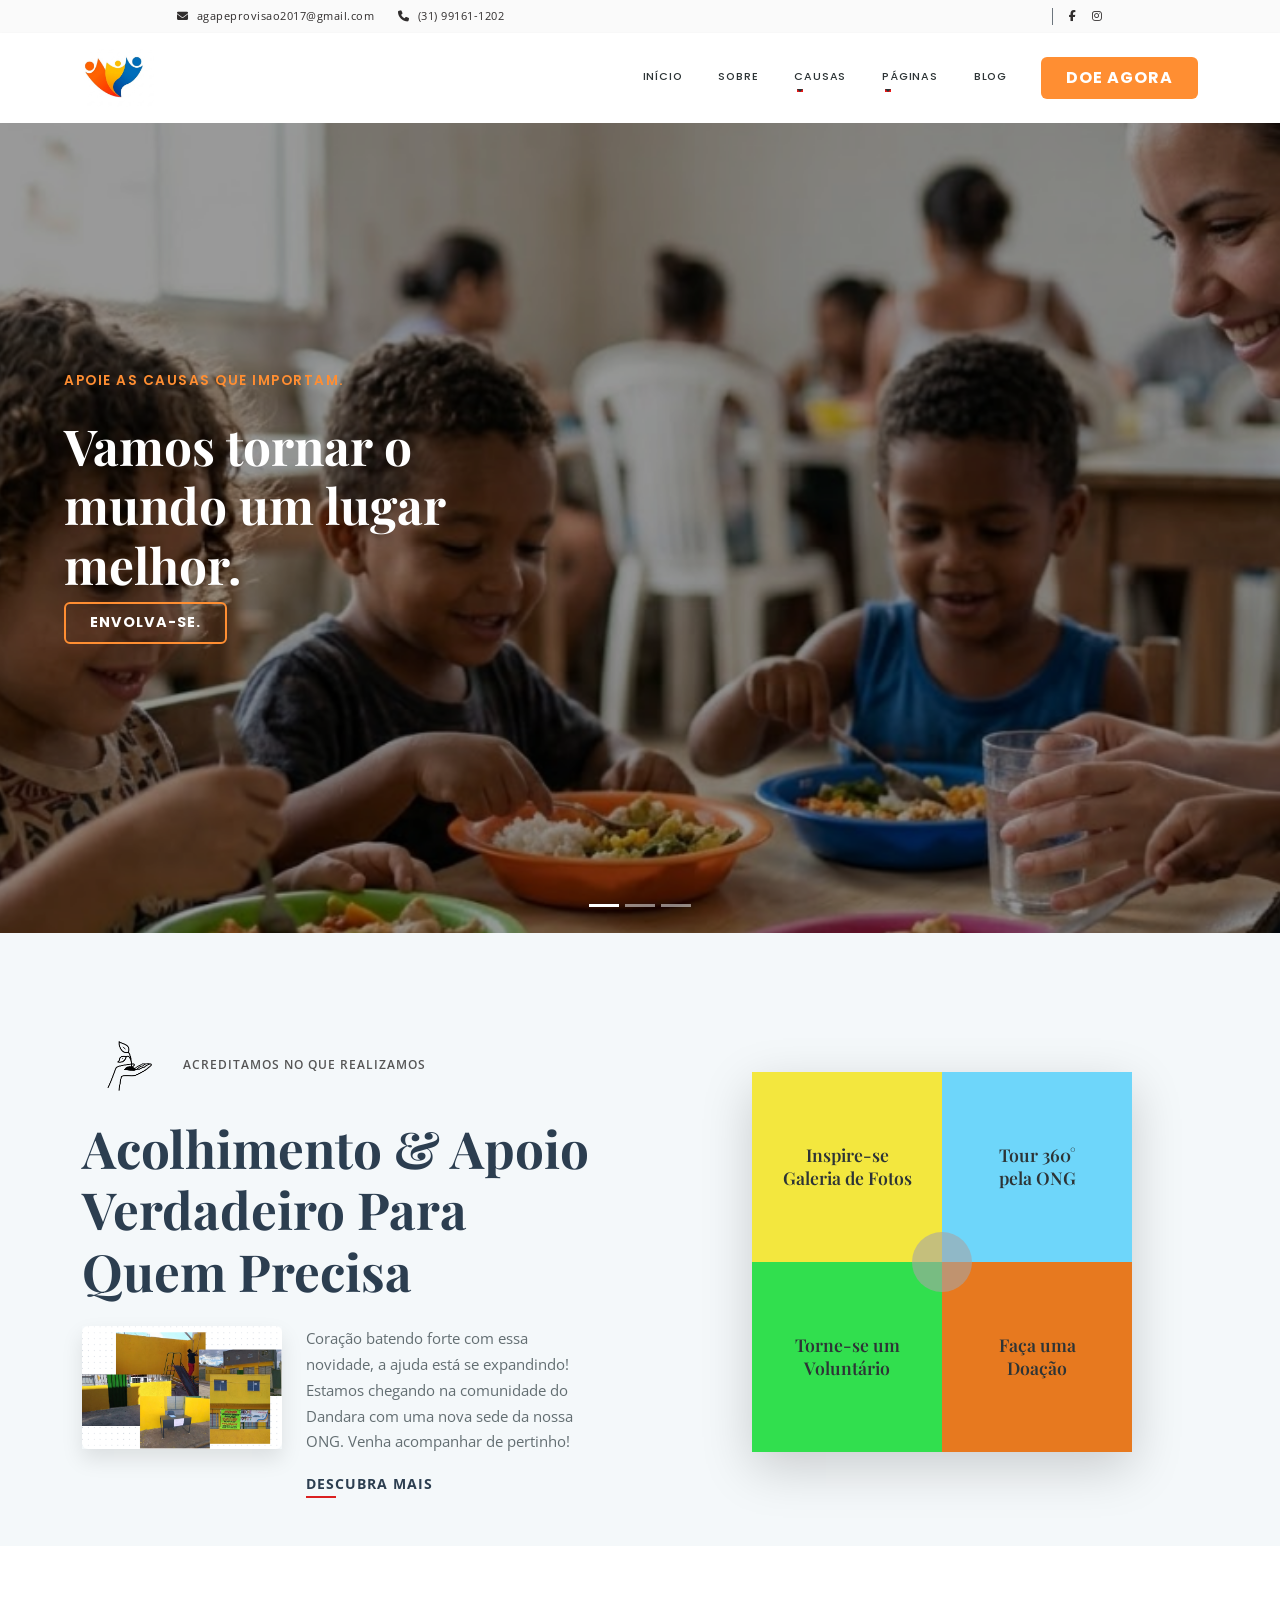
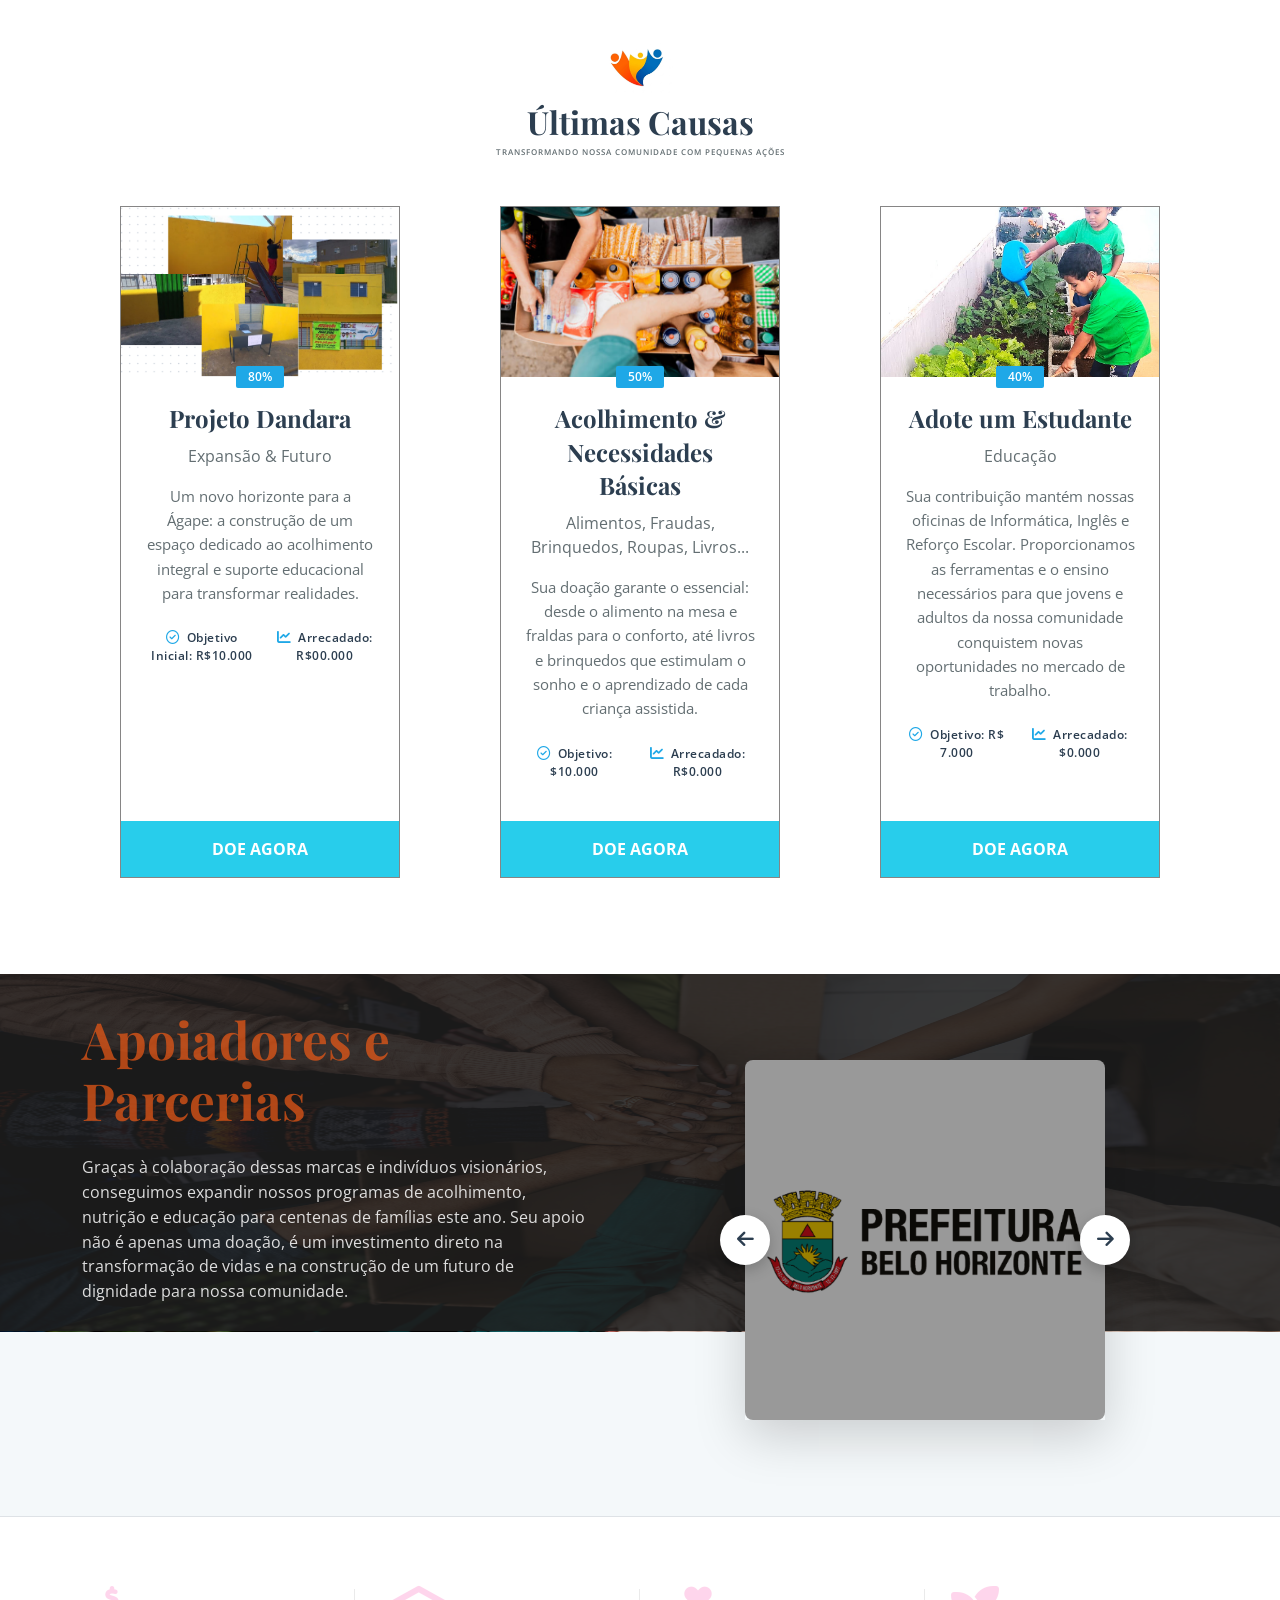
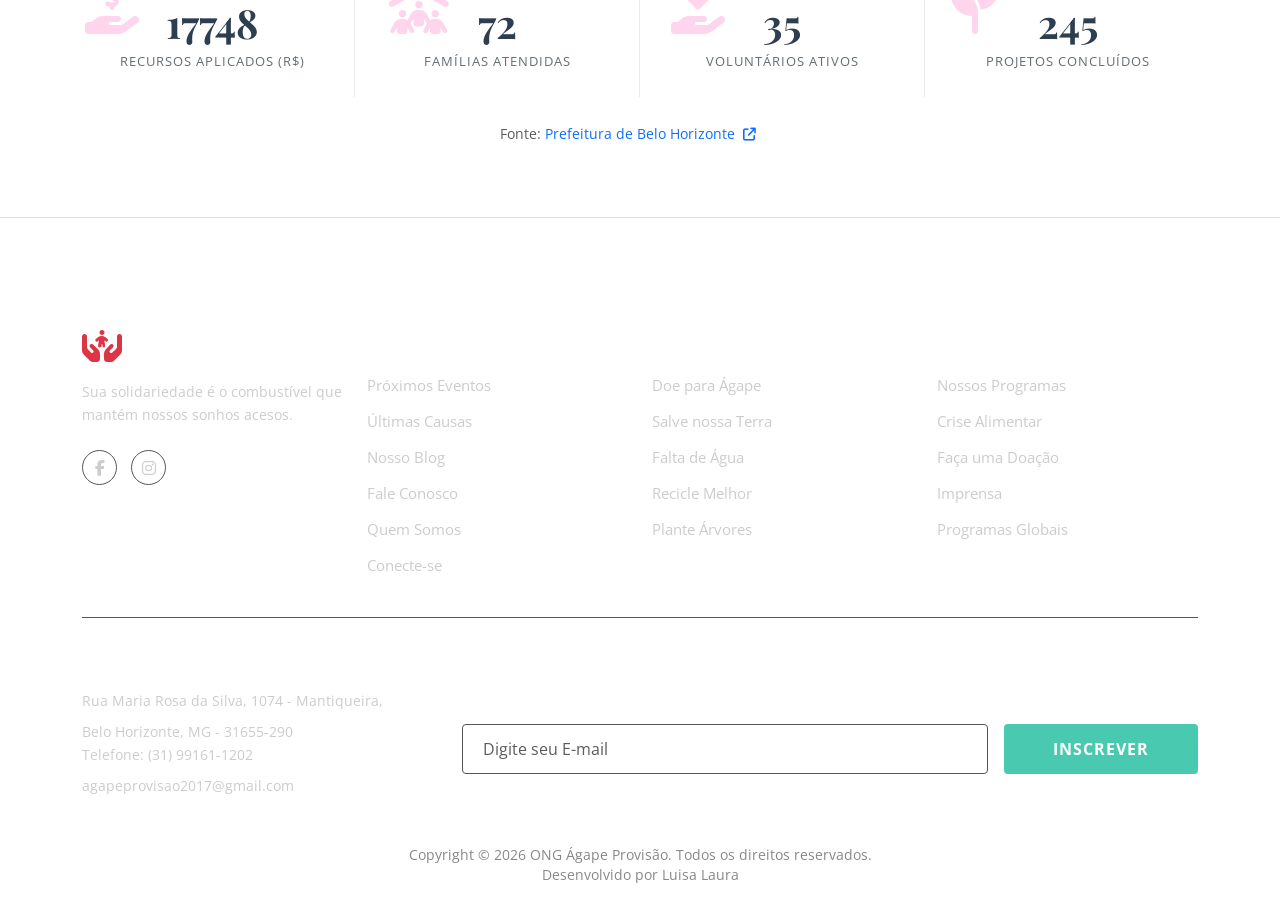
==== index.html @ 4a413d63 "Primeiro commit: Estrutura inicial e Galeria 3D" ====
<!DOCTYPE html>
<html lang="pt-BR">
<head>
    <meta charset="UTF-8">
    <meta name="viewport" content="width=device-width, initial-scale=1.0">
    <title> Ong Ágape - Construindo Amanhãs</title>
    <meta name="description" content="ONG Ágape: Construindo Amanhãs. Junte-se a nós para transformar vidas e construir um futuro melhor. Doe, voluntarie-se ou participe de nossos projetos sociais. Faça a diferença hoje!">

    <link rel="preconnect" href="https://fonts.googleapis.com">
    <link rel="preconnect" href="https://fonts.gstatic.com" crossorigin>
    <link href="https://fonts.googleapis.com/css2?family=Open+Sans:wght@400;600&family=Poppins:wght@500;700;800&display=swap" rel="stylesheet">
    <link href="https://fonts.googleapis.com/css2?family=Inter:wght@400;500;600&family=Montserrat:wght@400;500;600&family=Oswald:wght@400;500&display=swap" rel="stylesheet">
    <link href="https://fonts.googleapis.com/css2?family=Inter:wght@400;500;600&family=Oswald:wght@500;600&family=Playfair+Display:wght@500;700&display=swap" rel="stylesheet">
    <link href="https://cdn.jsdelivr.net/npm/bootstrap@5.3.2/dist/css/bootstrap.min.css" rel="stylesheet">

    <link rel="stylesheet" href="https://cdnjs.cloudflare.com/ajax/libs/font-awesome/6.4.2/css/all.min.css">

    <link rel="stylesheet" href="style.css">
</head>
<body>
    
    <div class="topbar py-2">
        <div class="container container-topbar">
            <div class="row align-items-center">
                
                <div class="col-md-7 col-sm-12 text-center text-md-start d-flex justify-content-center justify-content-md-start gap-4 mb-2 mb-md-0">
                    <a href="mailto:agapeprovisao2017@gmail.com" class="topbar-link texto-escuro">
                        <i class="fa-solid fa-envelope me-2 contato-icone"></i>agapeprovisao2017@gmail.com
                    </a>

                    <a href="tel:+5531991611202" class="topbar-link texto-escuro d-none d-sm-inline">
                        <i class="fa-solid fa-phone me-2 contato-icone"></i>(31) 99161-1202
                    </a>
                </div>

                <div class="col-md-5 col-sm-12 text-center text-md-end d-flex justify-content-center justify-content-md-end align-items-center gap-3">
                    <div class="login-register font-weight-bold">
                       
                        <span class="mx-1 text-secondary"></span>
                        
                    </div>

                    <div class="social-icons d-flex gap-3 ms-2 border-start ps-3 border-secondary">
                        <a href="https://www.facebook.com/ong.agape.provisao.2025?locale=pt_BR" target="_blank" rel="noopener noreferrer" class="topbar-icon texto-escuro">
                            <i class="fa-brands fa-facebook-f"></i>
                        </a>
                        <a href="https://www.instagram.com/ongagapebh/" target="_blank" rel="noopener noreferrer" class="topbar-icon texto-escuro">
                            <i class="fa-brands fa-instagram"></i>
                        </a>
                    </div>
                </div>
            </div>
        </div>
    </div>

<!-- BLOCO 2: NAVBAR E MENU PRINCIPAL -->

<nav class="navbar navbar-expand-lg bg-white py-3 shadow-sm navbar-agape">
        <div class="container">
            
            <a class="navbar-brand m-0 p-0" href="#">
                <img src="assets\logoOriginal.png" alt="Logo ONG Ágape" height="58">
            </a>

            <button class="navbar-toggler border-0" type="button" data-bs-toggle="collapse" data-bs-target="#menuPrincipal">
                <span class="navbar-toggler-icon"></span>
            </button>

            <div class="collapse navbar-collapse" id="menuPrincipal">
    <ul class="navbar-nav ms-auto mb-2 mb-lg-0 gap-3 align-items-center me-4">
        
        <li class="nav-item">
            <a class="nav-link menu-link" href="index.html">Início</a>
        </li>
        
        <li class="nav-item">
            <a class="nav-link menu-link" href="sobre.html">Sobre</a>
        </li>
        
        <li class="nav-item dropdown">
            <a class="nav-link menu-link dropdown-toggle" href="#" data-bs-toggle="dropdown">Causas</a>
            <ul class="dropdown-menu dropdown-agape border-0 shadow-sm mt-2">
                
                <li><a class="dropdown-item" href="#">Creche</a></li>
                 <li><a class="dropdown-item" href="doacao.html">Doações</a></li>
            </ul>
        </li>

        <li class="nav-item dropdown">
            <a class="nav-link menu-link dropdown-toggle" href="#" data-bs-toggle="dropdown">Páginas</a>
            <ul class="dropdown-menu dropdown-agape border-0 shadow-sm mt-2">
                <li><a class="dropdown-item" href="cadastro-escolar.html" target="_blank" rel="noopener noreferrer">Cadastro Escolar</a></li>
                <li><a class="dropdown-item" href="cursos.html" target="_blank" rel="noopener noreferrer">Cursos</a></li>
                <li><a class="dropdown-item" href="#transparencia">Transparência</a></li>
                <li><a class="dropdown-item" href="#">Calendário e Eventos</a></li>
                <li><a class="dropdown-item" href="voluntarios.html" target="_blank" rel="noopener noreferrer">Voluntários</a></li>
            </ul>
        </li> 

        <li class="nav-item"><a class="nav-link menu-link" href="blog_agape.html">Blog</a></li>
        
    </ul>

    <div class="d-flex flex-column align-items-start">
        <button onclick="copiarPix('mensagem-pix')" class="btn btn-doe px-4 py-2 fw-bold">
            DOE AGORA
        </button>
        
        <div id="mensagem-pix" style="display: none; color: #aa0505; font-size: 0.9rem; margin-top: 8px; font-weight: bold;">
            CNPJ Copiado! Vá em 'Pagar com PIX' no seu banco.
        </div>
    </div>
</div>
        </div>
    </nav>

<!-- SLIDER BANNER -->

   <div id="heroCarousel" class="carousel slide carousel-fade carousel-agape" data-bs-ride="carousel" data-bs-interval="5000" data-bs-pause="false">
        
        <div class="carousel-indicators">
            <button type="button" data-bs-target="#heroCarousel" data-bs-slide-to="0" class="active" aria-current="true"></button>
            <button type="button" data-bs-target="#heroCarousel" data-bs-slide-to="1"></button>
            <button type="button" data-bs-target="#heroCarousel" data-bs-slide-to="2"></button>
        </div>

        <div class="carousel-inner h-100">
            
            <div class="carousel-item active h-100">
                <div class="hero-image h-100 w-100" style="background-image: url('assets/img-Inicio/BannerInicio1.png');"></div>
                
                <div class="carousel-caption hero-caption h-100 d-flex flex-column justify-content-center align-items-start text-start">
                    <p class="hero-legend text-uppercase fw-semibold">Apoie as causas que importam.</p>
                    <h1 class="hero-title">Vamos tornar o mundo um lugar melhor.</h1>

                    <div class="d-flex flex-column align-items-start">
                        <button onclick="copiarPix('mensagem-pix-hero')" class="btn btn-hero px-4 py-2 fw-bold">
                            ENVOLVA-SE.
                        </button>
                        
                        <div id="mensagem-pix-hero" style="display: none; color: #f7f8f7; font-size: 0.9rem; margin-top: 8px; font-weight: bold;">
                            CNPJ Copiado! Vá em 'Pagar com PIX' no seu banco.
                        </div>
                    </div>
                </div>
            </div>

            <div class="carousel-item h-100">
                <div class="hero-image h-100 w-100" style="background-image: url('assets/img-Inicio/BannerInicio2.png');"></div>
                
                <div class="carousel-caption hero-caption h-100 d-flex flex-column justify-content-center align-items-start text-start">
                    <p class="hero-legend text-uppercase fw-semibold">Cultivando Esperança para o amanhã.</p>
                    <h1 class="hero-title">Juntos, construímos um futuro de dignidade.</h1>
                    
                    <div class="d-flex flex-column align-items-start">
                        <button onclick="copiarPix('mensagem-pix-hero')" class="btn btn-hero px-4 py-2 fw-bold">
                            ENVOLVA-SE.
                        </button>
                        
                        <div id="mensagem-pix-hero" style="display: none; color: #f7f8f7; font-size: 0.9rem; margin-top: 8px; font-weight: bold;">
                            CNPJ Copiado! Vá em 'Pagar com PIX' no seu banco.
                        </div>
                    </div>
                    
                </div>
            </div>

            <div class="carousel-item h-100">
                <div class="hero-image h-100 w-100" style="background-image: url('assets/img-Inicio/BannerInicio3.png');"></div>
                
                <div class="carousel-caption hero-caption h-100 d-flex flex-column justify-content-center align-items-start text-start">
                    <p class="hero-legend text-uppercase fw-semibold">Cada ajuda, um recomeço.</p>
                    <h1 class="hero-title">Sua doação transforma vidas.</h1>
                    <div class="d-flex mt-4">
                        <button onclick="copiarPix('mensagem-pix-hero')" class="btn btn-hero px-4 py-2 fw-bold">
                            ENVOLVA-SE.
                        </button>
                        
                        <div id="mensagem-pix-hero" style="display: none; color: #f7f8f7; font-size: 0.9rem; margin-top: 8px; font-weight: bold;">
                            CNPJ Copiado! Vá em 'Pagar com PIX' no seu banco.
                        </div>
                    </div>
                </div>
            </div>

        </div>
    </div>

    <!-- SEÇÃO SOBRE A ONG -->
    <section class="secao-sobre py-5">
        <div class="container py-5">
            <div class="row align-items-center">
                
                <div class="col-lg-6 pe-lg-5 mb-5 mb-lg-0">
                    
                    <div class="d-flex align-items-center mb-3">
                        <img src="assets/img-Inicio/DetalheMaoFlorecer.png" alt="Árvore Ágape" class="minha-arvore me-3">
                        <span class="text-uppercase fw-semibold texto-arvore">Acreditamos no que realizamos</span>
                    </div>
                    
                    <h2 class="titulo-sobre mb-4">Acolhimento & Apoio Verdadeiro Para Quem Precisa</h2>
                    
                    <div class="d-flex flex-column flex-md-row gap-4 align-items-center align-items-md-start">
                        
                        <div class="video-box position-relative">
                            <img src="assets/img-Inicio/expansaodandara.png" alt="Capa do Vídeo" class="img-fluid rounded">
                            
                        </div>
                        
                        <div class="texto-video">
                            <p class="mb-3">
                                Coração batendo forte com essa novidade, a ajuda está se expandindo!
                                Estamos chegando na comunidade do Dandara com uma nova sede da nossa ONG.
                                Venha acompanhar de pertinho!
                            </p>
                            <a href="blog_agape.html#expansao-dandara" class="link-descubra fw-bold">DESCUBRA MAIS</a>
                        </div>
                        
                    </div>
                </div>

                <div class="col-lg-6">
                    <div class="mosaico-grid shadow-lg">
                        
                        <a href="blog_agape.html#galeria-de-fotos" class="mosaico-item bg-laranja">
                            <h3>Inspire-se <br> Galeria de Fotos</h3>
                        </a>
                        
                        <a href="#" class="mosaico-item bg-azul-claro">
                            <h3>Tour 360° <br> pela ONG</h3>
                        </a>
                        
                        <a href="voluntarios.html" class="mosaico-item bg-azul-escuro">
                            <h3>Torne-se um <br> Voluntário</h3>
                        </a>
                        
                        <a href="doacao.html" class="mosaico-item bg-vermelho">
                            <h3>Faça uma <br> Doação</h3>
                        </a>
                        
                        <div class="circulo-central"></div>
                    </div>
                </div>
                
            </div>
        </div>
    </section>

<!-- SEÇÃO DE CAUSAS EM DESTAQUE -->

<section class="secao-causas py-5">
        <div class="container py-5">
            
            <div class="text-center mb-5">
                <div class="d-flex justify-content-center align-items-center mb-2">
                    <img src="assets\logoOriginal.png" alt="Árvore Ágape" style="width: 65px; height: auto;">
                </div>
                <h2 class="titulo-secao">Últimas Causas</h2>
                <p class="subtitulo-secao text-uppercase fw-semibold">Transformando nossa comunidade com pequenas ações</p>
            </div>

            <div class="row g-4">
                
                <div class="col-lg-4 col-md-6">
                    <div class="card-causa h-100 d-flex flex-column">
                        <div class="imagem-causa-wrapper">
                            <img src="assets/img-Inicio/expansaodandara.png">
                            <div class="badge-porcentagem">80%</div>
                        </div>
                        <div class="corpo-causa flex-grow-1 text-center p-4">
                            <h3 class="titulo-causa"><a href="#">Projeto Dandara</a></h3>
                            <p class="categoria-causa">Expansão & Futuro</p>
                            <p class="texto-causa">Um novo horizonte para a Ágape: a construção de um espaço dedicado ao acolhimento integral e suporte educacional para transformar realidades.</p>
                            
                            <div class="stats-causa d-flex justify-content-center gap-3 mt-4 mb-3">
                                <span><i class="fa-regular fa-circle-check"></i> Objetivo Inicial: R$10.000</span>
                                <span><i class="fa-solid fa-chart-line"></i> Arrecadado: R$00.000</span>
                            </div>
                        </div>
                        <a href="#" class="btn btn-doar-card w-100 text-uppercase fw-bold py-3">Doe Agora</a>
                    </div>
                </div>

                <div class="col-lg-4 col-md-6">
                    <div class="card-causa h-100 d-flex flex-column">
                        <div class="imagem-causa-wrapper">
                            <img src="assets/img-Inicio/mantimentos.png" alt="Alimentar Crianças" class="img-fluid w-100">
                            <div class="badge-porcentagem">50%</div>
                        </div>
                        <div class="corpo-causa flex-grow-1 text-center p-4">
                            <h3 class="titulo-causa"><a href="#">Acolhimento & Necessidades Básicas</a></h3>
                            <p class="categoria-causa">Alimentos, Fraudas, Brinquedos, Roupas, Livros...</p>
                            <p class="texto-causa"> Sua doação garante o essencial: desde o alimento na mesa e fraldas para o conforto, até livros e brinquedos que estimulam o sonho e o aprendizado de cada criança assistida. </p>
                            
                            <div class="stats-causa d-flex justify-content-center gap-3 mt-4 mb-3">
                                <span><i class="fa-regular fa-circle-check"></i> Objetivo: $10.000</span>
                                <span><i class="fa-solid fa-chart-line"></i> Arrecadado: R$0.000</span>
                            </div>
                        </div>
                        <a href="#" class="btn btn-doar-card w-100 text-uppercase fw-bold py-3">Doe Agora</a>
                    </div>
                </div>

                <div class="col-lg-4 col-md-6">
                    <div class="card-causa h-100 d-flex flex-column">
                        <div class="imagem-causa-wrapper">
                            <img src="assets/img-Inicio/adoteUmEstudanteOng1.jpeg" alt="Educação para Pessoas" class="img-fluid w-100">
                            <div class="badge-porcentagem">40%</div>
                        </div>
                        <div class="corpo-causa flex-grow-1 text-center p-4">
                            <h3 class="titulo-causa"><a href="#">Adote um Estudante</a></h3>
                            <p class="categoria-causa">Educação</p>
                            <p class="texto-causa">Sua contribuição mantém nossas oficinas de Informática, Inglês e Reforço Escolar. Proporcionamos as ferramentas e o ensino necessários para que jovens e adultos da nossa comunidade conquistem novas oportunidades no mercado de trabalho.</p>
                            
                            <div class="stats-causa d-flex justify-content-center gap-3 mt-4 mb-3">
                                <span><i class="fa-regular fa-circle-check"></i> Objetivo: R$ 7.000</span>
                                <span><i class="fa-solid fa-chart-line"></i> Arrecadado: $0.000</span>
                            </div>
                        </div>
                        <a href="#" class="btn btn-doar-card w-100 text-uppercase fw-bold py-3">Doe Agora</a>
                    </div>
                </div>

            </div>
        </div>
    </section>

    <!-- SEÇÃO DE PARCEIROS E APOIADORES -->
    <section id="parcerias" class="secao-parceiros-full position-relative py-5">
        
        <div class="overlay-parceiros"></div>

        <div class="container position-relative z-1 py-5">
            <div class="row align-items-center">
                
                <div class="col-lg-6 pe-lg-5 mb-5 mb-lg-0 text-white">
                    <div class="d-flex align-items-center mb-3">
                        
                    </div>
                    
                    <h2 class="titulo-parceiros mb-4">Apoiadores e Parcerias</h2>
                    
                    <p class="texto-parceiros mb-5">Graças à colaboração dessas marcas e indivíduos visionários, conseguimos expandir nossos programas de acolhimento, nutrição e educação para centenas de famílias este ano. Seu apoio não é apenas uma doação, é um investimento direto na transformação de vidas e na construção de um futuro de dignidade para nossa comunidade.</p>
                    
                    
                </div>

                <div class="col-lg-6">
                    <div class="caixa-carrossel-quadrada position-relative mx-auto shadow-lg">
                        
                        <div id="carouselParceiros" class="carousel slide h-100" data-bs-ride="carousel" data-bs-interval="3000">
                            
                            <div class="carousel-inner h-100 rounded-3 overflow-hidden">
                                
                                <div class="carousel-item active h-100">
                                    <img src="assets/img-Inicio/apoiadores2teste.png" class="d-block w-100 h-100 img-quadrada" alt="Apoiadores 1">
                                </div>
                                
                                <div class="carousel-item h-100">
                                    <img src="assets/img-Inicio/apoiadorCeapa.png" class="d-block w-100 h-100 img-quadrada" alt="Logo Ceapa">
                                </div>

                                <div class="carousel-item h-100">
                                    <div class="d-flex justify-content-center align-items-center w-100 h-100 bg-white">
                                        <img src="assets/img-Inicio/apoiadorSefip.png" class="img-fluid px-5" alt="Logo Sefip">
                                    </div>
                                </div>
                                
                            </div>

                            <button class="seta-parceiros prev" type="button" data-bs-target="#carouselParceiros" data-bs-slide="prev">
                                <i class="fa-solid fa-arrow-left"></i>
                            </button>
                            <button class="seta-parceiros next" type="button" data-bs-target="#carouselParceiros" data-bs-slide="next">
                                <i class="fa-solid fa-arrow-right"></i>
                            </button>
                            
                        </div>
                    </div>
                </div>
                
            </div>
        </div>
    </section>


    <section id="transparencia" class="secao-transparencia py-5 border-top border-bottom">
        <div class="container py-4">
            
            <div class="row text-center" id="area-contadores">

                <div class="col-6 col-md-3 mb-4 mb-md-0 border-end-md">
                    <div class="contador-item">
                        <div class="icone-contador"><i class="fa-solid fa-hand-holding-dollar"></i></div>
                        <h3 class="numero-contador" data-target="98520">0</h3>
                        <p class="legenda-contador">Recursos Aplicados (R$)</p>
                    </div>
                </div>

                <div class="col-6 col-md-3 mb-4 mb-md-0 border-end-md">
                    <div class="contador-item">
                        <div class="icone-contador"><i class="fa-solid fa-people-roof"></i></div>
                        <h3 class="numero-contador" data-target="306">0</h3>
                        <p class="legenda-contador">Famílias Atendidas</p>
                    </div>
                </div>

                <div class="col-6 col-md-3 mb-4 mb-md-0 border-end-md">
                    <div class="contador-item">
                        <div class="icone-contador"><i class="fa-solid fa-hand-holding-heart"></i></div>
                        <h3 class="numero-contador" data-target="84">0</h3>
                        <p class="legenda-contador">Voluntários Ativos</p>
                    </div>
                </div>

                <div class="col-6 col-md-3 mb-4 mb-md-0">
                    <div class="contador-item">
                        <div class="icone-contador"><i class="fa-solid fa-seedling"></i></div>
                        <h3 class="numero-contador" data-target="1369">0</h3>
                        <p class="legenda-contador">Projetos Concluídos</p>
                    </div>
                </div>

                <div class="row mt-4">
            <div class="col-12 text-center">
                <small class="text-muted">
                    Fonte: <a href="https://share.google/FPQjrdzIKoRvQ4O0N" target="_blank" rel="noopener noreferrer" class="text-decoration-none">
                        Prefeitura de Belo Horizonte <i class="fa-solid fa-arrow-up-right-from-square ms-1" style="font-size: 0.8rem;"></i>
                    </a>
                </small>
            </div>
        </div>

            </div>
        </div>
    </section>

    <script src="https://cdn.jsdelivr.net/npm/bootstrap@5.3.2/dist/js/bootstrap.bundle.min.js"></script>

<script>
        const counters = document.querySelectorAll('.numero-contador');
        const speed = 200; // Quanto menor o número, mais rápida é a animação

        // Função que detecta quando o bloco aparece na tela
        const animateCounters = (entries, observer) => {
            entries.forEach(entry => {
                if (entry.isIntersecting) {
                    const counter = entry.target;
                    const updateCount = () => {
                        const target = +counter.getAttribute('data-target');
                        const count = +counter.innerText;
                        const inc = target / speed;

                        if (count < target) {
                            counter.innerText = Math.ceil(count + inc);
                            setTimeout(updateCount, 15);
                        } else {
                            counter.innerText = target;
                        }
                    };
                    updateCount();
                    // Para a animação depois que acontece a primeira vez
                    observer.unobserve(counter);
                }
            });
        };

        // Cria o observador que "vigia" a tela
        const observer = new IntersectionObserver(animateCounters, {
            threshold: 0.5 // A animação só começa quando 50% do bloco estiver visível
        });

        counters.forEach(counter => {
            observer.observe(counter);
        });
    </script>


 <footer class="rodape-agape">
        <div class="container">
            
            <div class="row pt-5 pb-4">
                
                <div class="col-lg-3 col-md-6 mb-4 mb-lg-0">
                    <h3 class="rodape-logo mb-3"><i class="fa-solid fa-hands-holding-child me-2 text-danger"></i>Ágape</h3>
                    <p class="rodape-texto mb-4">
                        Sua solidariedade é o combustível que mantém nossos sonhos acesos.
                    </p>
                    <div class="rodape-social">
                        <a href="https://www.facebook.com/ong.agape.provisao.2025?locale=pt_BR"><i class="fa-brands fa-facebook-f"></i></a>
                        
                        
                        <a href="https://www.instagram.com/ongagapebh/"><i class="fa-brands fa-instagram"></i></a>
                       
                    </div>
                </div>

                <div class="col-lg-3 col-md-6 mb-4 mb-lg-0">
                    <h4 class="rodape-titulo">Sobre Nós</h4>
                    <ul class="rodape-links list-unstyled">
                        <li><a href="#">Próximos Eventos</a></li>
                        <li><a href="#">Últimas Causas</a></li>
                        <li><a href="#">Nosso Blog</a></li>
                        <li><a href="#">Fale Conosco</a></li>
                        <li><a href="#">Quem Somos</a></li>
                        <li><a href="#">Conecte-se</a></li>
                    </ul>
                </div>

                <div class="col-lg-3 col-md-6 mb-4 mb-lg-0">
                    <h4 class="rodape-titulo">Nossos Parceiros</h4>
                    <ul class="rodape-links list-unstyled">
                        <li><a href="#">Doe para Ágape</a></li>
                        <li><a href="#">Salve nossa Terra</a></li>
                        <li><a href="#">Falta de Água</a></li>
                        <li><a href="#">Recicle Melhor</a></li>
                        <li><a href="#">Plante Árvores</a></li>
                    </ul>
                </div>

                <div class="col-lg-3 col-md-6 mb-4 mb-lg-0">
                    <h4 class="rodape-titulo">Explore</h4>
                    <ul class="rodape-links list-unstyled">
                       
                        <li><a href="#">Nossos Programas</a></li>
                        <li><a href="#">Crise Alimentar</a></li>
                        <li><a href="#">Faça uma Doação</a></li>
                        <li><a href="#">Imprensa</a></li>
                        <li><a href="#">Programas Globais</a></li>
                    </ul>
                </div>
            </div>

            <hr class="rodape-divisor">

            <div class="row py-4 align-items-center">
                
                <div class="col-lg-4 mb-4 mb-lg-0">
                    <h4 class="rodape-titulo">Fale Conosco</h4>
                    <ul class="rodape-contato list-unstyled mt-3">
                        <li class="mb-2">Rua Maria Rosa da Silva, 1074 - Mantiqueira,</li>
                            <li> Belo Horizonte, MG - 31655-290</li>
                        <li class="mb-2">Telefone: (31) 99161-1202</li>
                        <li>agapeprovisao2017@gmail.com</li>
                    </ul>
                </div>

                <div class="col-lg-8">
                    <h4 class="rodape-titulo mb-3">Inscreva-se na nossa Newsletter</h4>
                    <form class="d-flex flex-column flex-md-row rodape-newsletter">
                        <input type="email" class="form-control me-md-3 mb-3 mb-md-0" placeholder="Digite seu E-mail" required>
                        <button type="submit" class="btn btn-newsletter px-5">INSCREVER</button>
                    </form>
                </div>
            </div>

            <div class="row mt-2 pb-3">
                <div class="col-12 text-center">
                    <p class="rodape-copyright mb-0">
                        Copyright © 2026 ONG Ágape Provisão. Todos os direitos reservados.
                    </p>
                    <p class="rodape-copyright mb-0">
                        Desenvolvido por Luisa Laura
                    </p>
                </div>
            </div>

        </div>
    </footer>

    

    <script>
        // Agora a função recebe o ID de quem chamou ela
        function copiarPix(idMensagem) { 
            // Coloque o CNPJ real da ONG Ágape aqui
            const chavePix = "28.098.526/0001-75"; 
            
            navigator.clipboard.writeText(chavePix).then(() => {
                // O JavaScript procura exatamente a mensagem do botão que foi clicado
                const mensagem = document.getElementById(idMensagem);
                mensagem.style.display = "block"; 
                
                setTimeout(() => {
                    mensagem.style.display = "none"; 
                }, 5000); 
            }).catch(err => {
                console.error('Erro ao copiar PIX: ', err);
                alert("A chave PIX da ONG é: " + chavePix);
            });
        }
        </script> 
    
    </body>
    </html>
---- style.css ----
/* =========================================
   1. VARIÁVEIS GLOBAIS E PALETA DE CORES
   ========================================= */

   html {
    scroll-behavior: smooth;
}

:root {
    --cor-primaria: #da2020; /* Uma cor quente e chamativa para os botões de doação */
    --cor-secundaria: #2d3436; /* Um tom escuro e elegante para os textos principais */
    --cor-fundo-claro: #f9f9f9; /* Fundo para seções de respiro */
    --cor-texto-p: #636e72; /* Cor mais suave para parágrafos longos, não cansa a vista */
    --cor-texto-escuro: #1a1a1a;
    --fonte-titulos: 'Poppins', sans-serif;
    --fonte-textos: 'Open Sans', sans-serif;
}

/* =========================================
   2. RESET E CONFIGURAÇÕES GERAIS
   ========================================= */
html, body {
    margin: 0;
    padding: 0;
    box-sizing: border-box;
    font-family: var(--fonte-textos);
    color: var(--cor-texto-p);
    background-color: #ffffff;
    /* Isso garante que a rolagem da página seja suave ao clicar em um link */
    scroll-behavior: smooth; 
}

h1, h2, h3, h4, h5, h6 {
    font-family: var(--fonte-titulos);
    color: var(--cor-secundaria);
    font-weight: 700;
}

/* Retirando sublinhados de links por padrão */
a {
    text-decoration: none;
    transition: all 0.3s ease-in-out; /* Toda mudança de cor em link será suave */
}

/* =========================================
    TOPBAR (Barra Superior) 
   ========================================= */
.topbar {
    background-color: #fafafa; /* Cinza bem clarinho, super elegante */
    font-size: 0.69rem;
    letter-spacing: 0.5px;
}

/* O Segredo para arredar pro centro: limitamos a largura máxima do container */
.container-topbar {
    max-width: 950px; 
}

/* Forçando a cor preta/bem escura nas informações */
.texto-escuro {
    color: #302d2d !important; 
}

/* Mantemos o ícone colorido com a cor primária para não ficar tudo "morto" */
.icone-destaque {
    color: #292828 !important;
    

}

.topbar-link {
    transition: color 0.3s ease-in-out;
}

/* O hover (passar o mouse) muda para a cor primária para dar vida e interatividade */
.topbar-link:hover, .topbar-icon:hover i {
    color: var(--cor-primaria) !important;
}

.topbar-icon i {
    transition: all 0.3s ease;
    display: inline-block;
}

.topbar-icon:hover i { 
    transform: translateY(-3px); 
}

/* =======================================================
   BLOCO 2: NAVBAR E MENU PRINCIPAL
   ======================================================= */

/* Estilo dos Links do Menu (Fonte Oswald, letra pequena, maiúscula) */
.menu-link {
    font-family: var(--fonte-titulos);
    font-size: 0.68rem !important; 
    font-weight: 500;
    text-transform: uppercase;
    letter-spacing: 0.8px;
    color: var(--cor-secundaria) !important;
    padding: 8px 10px !important;
    position: relative; /* Segredo para a linha funcionar */
    transition: all 0.3s ease;
}

/* =======================================================
   A MORTE DO FUNDO CINZA E A NOVA BARRINHA SINGELA
   ======================================================= */

/* 1. Menu Principal: Zero fundo e criando a barrinha cinza claro */
.menu-link:hover, .menu-link:focus {
    background-color: transparent !important; /* Mata o fundo cinza nativo */
    color: var(--cor-texto-escuro) !important; /* Mantém a letra preta */
    opacity: 1 !important; /* Tira aquele efeito de ficar transparente */
}

/* Criando a barrinha cinza claro invisível embaixo das palavras do menu */
.menu-link::after {
    content: '';
    position: absolute;
    bottom: 2px; /* Altura da barrinha */
    left: 10px; /* Alinhado certinho com o texto */
    width: 0; /* Começa invisível */
    height: 2px; /* Espessura fina e elegante */
    background-color: #ec1616; /* Cinza bem claro */
    transition: width 0.3s ease; /* Animação suave */
}

/* Quando passa o mouse, a barrinha cinza claro aparece */
.menu-link:hover::after {
    width: 20px; /* Tamanho bem singelo, só um detalhe */
}


/* 2. Janelinhas (Causas e Páginas): Zero fundo e barrinha cinza claro */

@media (min-width: 992px) {
    .navbar .dropdown:hover .dropdown-menu {
        display: block;
    }
}

.dropdown-agape {
    border-top: 2px solid var(--cor-primaria) !important;
}

.dropdown-agape .dropdown-item {
    font-family: var(--fonte-titulos);
    font-size: 0.80rem;
    text-transform: uppercase;
    color: var(--cor-secundaria) !important;
    padding: 8px 20px;
}

.dropdown-agape .dropdown-item:hover,
.dropdown-agape .dropdown-item:focus,
.dropdown-agape .dropdown-item.active {
    background-color: transparent !important; /* Mata o fundo cinza maldito */
    color: var(--cor-texto-escuro) !important; /* Mantém a letra preta */
    position: relative; /* Necessário para a barrinha funcionar aqui dentro */
}

/* Criando a barrinha cinza claro invisível nas opções da janelinha */
.dropdown-agape .dropdown-item::after {
    content: '';
    position: absolute;
    bottom: 5px; 
    left: 20px;
    width: 0;
    height: 2px;
    background-color: #ec1616; /* O mesmo cinza claro */
    transition: width 0.3s ease;
}

/* Quando passa o mouse na opção, a barrinha aparece */
.dropdown-agape .dropdown-item:hover::after {
    width: 15px; /* Ainda menor, bem minimalista */
}
/* --- BOTÃO DOE AGORA --- */
.btn-doe {
    background-color: #ff8e32;
    color: #ffffff;
    font-family: var(--fonte-titulos);
    letter-spacing: 1px;
    transition: all 0.3s ease;
    border-radius: 6px;
}
.btn-doe:hover {
    background-color: #f80000; /* Fica preto ao passar o mouse */
    color: #ffffff;
}

/* =======================================================
   BLOCO 3: HERO SECTION (Banner Principal Imersivo)
   ======================================================= */

/* 1. Estrutura Base do Carrossel (Totalmente Isolado) */
.carousel-agape {
    height: 90vh; /* Altura de quase toda a tela abaixo da navbar */
    position: relative;
    overflow: hidden;
}

/* 2. O Segredo do Zoom Lento (Ken Burns Effect) */
/* Criamos uma div só para a imagem de fundo para animar apenas ela, sem mexer no texto */
.hero-image {
    background-size: cover;
    background-position: center;
    transform: scale(1); /* Ponto de partida */
    transition: transform 10s linear; /* Animação de zoom de 10 segundos */
}

/* Quando o slide fica ativo (active), aplicamos o zoom */
.carousel-item.active .hero-image {
    transform: scale(1.3); /* Zoom de 10% */
}

/* Overlay Escuro para contraste do texto */
.carousel-item::after {
    content: '';
    position: absolute;
    top: 0; left: 0;
    width: 100%; height: 100%;
    background-color: rgba(0, 0, 0, 0.4); /* Preto com 40% de transparência */
    z-index: 1; /* Fica atrás do texto (z-index: 2) */
}

/* 3. Estilização do Texto Overlay */
.hero-caption {
    z-index: 2;
    /* O SEGREDO AQUI: 'left' controla a distância da borda esquerda. 
       O padrão do Bootstrap é 15%. Colocamos 5% para colar mais na esquerda. */
    left: 5% !important; 
    padding-left: 0 !important; /* Zeramos o padding para o 'left' mandar sozinho */
    padding-right: 15%; 
}

/* Dizer 1 (Médio/Pequeno) */
.hero-legend {
    font-family: var(--fonte-titulos);
    font-size: 0.85rem;
    color: #ff8e32;
    opacity: 1;
    letter-spacing: 1.5px; /* Deixa as letras um pouco mais separadas */
}

/* Dizer 2 (Grande, Chamativo, Estilizado - Playfair Display) */
.hero-title {
    font-family: 'Playfair Display', serif;
    font-size: 3.1rem; 
    font-weight: 700; 
    color: #ffffff;
    line-height: 1.2; /* Deixa as linhas mais próximas para um visual mais compacto */
    margin-top: 8px; /* Um espacinho entre o título e o dizer 1 */
    max-width: 500px;
}

/* Botão Envolva-se (Com as bordas redondas) */
.btn-hero {
    background-color: transparent;
    border: 2px solid #ff8e32;
    color: #ffffff;
    font-family: var(--fonte-titulos);
    font-size: 0.9rem;
    letter-spacing: 1px;
    border-radius: 6px; 
    transition: all 0.3s ease;
}

.btn-hero:hover {
    background-color: #ff8e32;
    color: var(--cor-secundaria) !important;
}

/* =======================================================
   REGRAS DE ANIMAÇÃO (O que faz o texto e o botão aparecerem)
   ======================================================= */
/* 1. Tira tudo da tela inicialmente */
.carousel-item .hero-legend,
.carousel-item .hero-title,
.carousel-item .btn-hero {
    opacity: 0;
    animation-duration: 0.8s; 
    animation-timing-function: ease-out; 
}

/* 2. Aplica a animação em sequência no slide ativo */
.carousel-item.active .hero-legend {
    animation-name: slideInDownText; 
    animation-delay: 0.2s; 
    animation-fill-mode: forwards;
}

.carousel-item.active .hero-title {
    animation-name: slideInDownText; 
    animation-delay: 0.4s; 
    animation-fill-mode: forwards;
}

.carousel-item.active .btn-hero {
    animation-name: slideInDownText; 
    animation-delay: 0.6s; /* Faz o botão aparecer por último */
    animation-fill-mode: forwards;
}

/* 3. O motor da animação (Caindo de cima) */
@keyframes slideInDownText {
    from {
        opacity: 0;
        transform: translateY(-40px);
    }
    to {
        opacity: 1;
        transform: translateY(0);
    }
}

/* =======================================================
   BLOCO 4: SOBRE NÓS E MOSAICO
   ======================================================= */
.secao-sobre {
    background-color: #f4f8fa; /* Aquele fundo cinza/azulado bem claro e chique */
    overflow: hidden; /* Evita que o efeito de hover vaze a tela */
}

/* --- LADO ESQUERDO: TEXTOS --- */
/* Tamanho do seu desenho personalizado da árvore */
.minha-arvore {
    width: 85px; /* Ajuste esse número para deixar o desenho maior ou menor */
    height: auto; /* Mantém a proporção do seu desenho para não achatar */
    object-fit: contain;
}

.texto-arvore {
    font-family: var(--fonte-texto);
    font-size: 0.75rem;
    color: #555555;
    letter-spacing: 1px;
}

.titulo-sobre {
    font-family: 'Playfair Display', serif; /* A mesma fonte elegante do Banner! */
    font-size: 3.2rem;
    font-weight: 700; 
    color: #2c3e50;
    line-height: 1.2;
}

/* --- LADO ESQUERDO: VÍDEO --- */
.video-box {
    width: 200px; /* Largura fixa para não espremer o texto */
    flex-shrink: 0; 
    box-shadow: 0 10px 20px rgba(0,0,0,0.1);
}

.play-btn {
    position: absolute;
    top: 50%; left: 50%;
    transform: translate(-50%, -50%);
    width: 50px; height: 50px;
    background-color: rgba(255, 255, 255, 0.4); /* Fundo branco transparente */
    backdrop-filter: blur(4px); /* Efeito de vidro borrado super moderno */
    border-radius: 50%;
    display: flex;
    align-items: center;
    justify-content: center;
    color: #ffffff;
    font-size: 1.2rem;
    transition: all 0.3s ease;
}

.play-btn:hover {
    background-color: var(--cor-primaria);
    transform: translate(-50%, -50%) scale(1.15); /* Cresce ao passar o mouse */
    color: #ffffff;
}

.texto-video p {
    font-size: 0.95rem;
    line-height: 1.7;
    color: var(--cor-texto-p);
}

.link-descubra {
    color: #2c3e50;
    text-decoration: none !important;
    text-transform: uppercase;
    font-size: 0.85rem;
    letter-spacing: 1px;
    position: relative;
    padding-bottom: 5px;
}

/* Aquela linhazinha vermelha embaixo do link */
.link-descubra::after {
    content: '';
    position: absolute;
    bottom: 0; left: 0;
    width: 30px; 
    height: 2px;
    background-color: var(--cor-primaria);
    transition: width 0.3s ease;
}

.link-descubra:hover::after {
    width: 100%; /* A linha cresce quando passa o mouse */
}
.link-descubra:hover {
    color: var(--cor-primaria);
}

/* --- LADO DIREITO: O MOSAICO INTERATIVO --- */
.mosaico-grid {
    display: grid;
    grid-template-columns: 1fr 1fr; /* 2 colunas exatamente iguais */
    grid-template-rows: 1fr 1fr;    /* 2 linhas exatamente iguais */
    aspect-ratio: 1 / 1;            /* O SEGREDO: Força a caixa inteira a ser um quadrado 1 por 1 */
    max-width: 380px;
    margin-left: 100px; /* Empurra 100 pixels para a direita */
}

/* Cores idênticas à imagem */
.bg-laranja { background-color: #f3e416d2; }
.bg-azul-claro { background-color: #4bcefac9; }
.bg-azul-escuro { background-color: #19dd3ae3; }
.bg-vermelho { background-color: #e77517f6; }

.mosaico-item {
    display: flex;
    align-items: center;
    justify-content: center;
    text-align: center;
    padding: 1rem;
    text-decoration: none !important;
    color: #ffffff !important;
    transition: all 0.4s ease; /* Animação suave */
    position: relative;
    z-index: 1; /* Fica no fundo inicialmente */
}

.mosaico-item h3 {
    font-family: 'Playfair Display', serif; /* Mantendo a elegância */
    font-size: 1.1rem;
    font-weight: 600;
    line-height: 1.3;
    margin: 0;
}

/* O Segredo do "Encaixe": Quando passa o mouse, a peça cresce e projeta sombra */
.mosaico-item:hover {
    transform: scale(0.93); /* Aumenta a peça um pouco */
    z-index: 10; /* Traz a peça para a frente das outras */
    box-shadow: 0 15px 35px rgba(0,0,0,0.3); /* Dá um super destaque */
    
}

/* =======================================================
   BLOCO 5: LATEST CAUSES (Últimas Causas)
   ======================================================= */
.secao-causas {
    background-color: #ffffff;
    margin-top: -45px;
}

/* --- Cabeçalho --- */
.titulo-secao {
    font-family: 'Playfair Display', serif;
    font-size: 2rem;
    font-weight: 700;
    color: #2c3e50;
    margin-bottom: 5px;
}

.subtitulo-secao {
    font-family: var(--fonte-texto);
    color: #636e72;
    font-size: 0.5rem;
    letter-spacing: 1px;
}

/* --- O Cartão --- */
.card-causa {
    background-color: #ffffff;
    border: 1px solid #868585; /* Bordinha cinza bem sutil do Kausid */
    transition: all 0.3s ease;
    max-width: 280px; /* Trava a largura máxima do cartão. Mude para 320px se quiser menor ainda. */
    margin: 0 auto; /* Centraliza o cartão dentro da coluna dele */
}

/* Efeito ao passar o mouse no cartão inteiro (sombra elegante) */
.card-causa:hover {
    box-shadow: 0 10px 25px rgba(0,0,0,0.08);
}

/* --- Imagem e Porcentagem Flutuante --- */
.imagem-causa-wrapper {
    position: relative;
}

.imagem-causa-wrapper img {
    height: 170px; /* Trava a altura das imagens para ficarem todas iguais */
    object-fit: cover;
}

/* A caixinha azul que fica no meio do caminho */
.badge-porcentagem {
    position: absolute;
    bottom: 0;
    left: 50%;
    transform: translate(-50%, 50%); /* O segredo para cortar a borda meio a meio */
    background-color: #1fa8e7; /* Laranja corporativo */
    color: #ffffff;
    padding: 2px 12px;
    font-size: 0.75rem;
    font-weight: 600;
    border-radius: 2px;
}

/* --- Textos do Cartão --- */
.titulo-causa {
    margin-top: 1px;
}

.titulo-causa a {
    font-family: 'Playfair Display', serif;
    font-size: 1.5rem;
    font-weight: 700;
    color: #2c3e50;
    text-decoration: none;
    transition: color 0.3s ease;
}

/* Efeito do vídeo: Título fica vermelho (cor primária) ao passar o mouse */
.titulo-causa a:hover {
    color: #1fa8e7;
}
s
.categoria-causa {
    color: #95a5a6;
    font-size: 0.85rem;
    margin-bottom: 15px;
}

.texto-causa {
    color: var(--cor-texto-p);
    font-size: 0.95rem;
    line-height: 1.6;
}

/* --- Metas (Goal e Raised) --- */
.stats-causa span {
    font-size: 0.75rem;
    color: #2c3e50;
    font-weight: 600;
    letter-spacing: 0.5px;
}

.stats-causa i {
    color: #1fa8e7; /* Ícones azul ciano idênticos ao vídeo */
    margin-right: 3px;
    font-size: 0.85rem;
}

/* --- Botão Doe Agora no Rodapé --- */
.btn-doar-card {
    background-color: #28cdeb; /* Fica escuro ao passar o mouse */;
    color: #ffffff;
    border-radius: 0; /* Totalmente quadrado para colar nas bordas do cartão */
    border: none;
    transition: background-color 0.3s ease;
}

.btn-doar-card:hover {
    color: #0c0404;
}

/* =======================================================
   BLOCO 6: PARCERIAS E APOIADORES (Fundo Inteiro + Quadrado)
   ======================================================= */

/* A Seção Inteira com a Foto de Fundo */

.secao-parceiros-full {
    background-color: #f4f8fa; /* Cor da parte de baixo (onde a foto não alcança) */
    background-image: url('assets/img-Inicio/fundoApoiadores.png');
    
    /* A MÁGICA AQUI: 100% de largura, mas a foto acaba em 80% da altura do bloco! */
    background-size: 100% 66%; 
    background-position: top center;
    background-repeat: no-repeat; /* Impede a foto de se multiplicar para baixo */
    position: relative;
    overflow: hidden;
}

/* 2. A Película Escura (Acompanha o corte da foto) */
.overlay-parceiros {
    position: absolute;
    top: 0; /* Começa do topo da seção para cobrir a foto inteira */
    left: 0;
    right: 0;
    height: 66%; /* Tem que ter a mesma porcentagem da foto ali de cima */
    background-color: rgba(30, 30, 30, 0.88); /* Fundo opaco */
    z-index: 1; /* Camada de baixo */

}

/* 3. A Caixa Quadrada (Descendo para "vazar" da foto) */
.caixa-carrossel-quadrada {
    position: relative;
    width: 100%;
    max-width: 360px; 
    aspect-ratio: 1 / 1; 
    
    /* Empurramos a caixa um pouco para baixo para ela cruzar a linha de corte da foto */
    margin-top: -10px; 
    z-index: 10; /* Fica acima da película escura */
}

/* --- LADO ESQUERDO: TEXTOS --- */


.titulo-parceiros {
    position: relative; /* Adicionado */
    z-index: 10; /* Adicionado para pular à frente da película */
    font-family: 'Playfair Display', serif;
    font-size: 3.2rem;
    font-weight: 700;
    color: #f35c16b0;
    margin-top: -145px;
    z-index: 10px;
}

.texto-parceiros {
    position: relative; /* Adicionado */
    z-index: 10; /* Adicionado */
    font-family: var(--fonte-texto);
    font-size: 1.03rem;
    line-height: 1.5;
    color: rgba(255, 255, 255, 0.85);
}

/* --- LADO DIREITO: A CAIXA QUADRADA --- */


.img-quadrada {
    object-fit: cover; /* Garante que as fotos preencham o quadrado sem achatar */
    
}

/* As Setas Redondas por cima do Quadrado */
.seta-parceiros {
    position: absolute;
    top: 50%;
    transform: translateY(-50%);
    width: 50px;
    height: 50px;
    background-color: #ffffff;
    color: #2c3e50;
    border: none;
    border-radius: 50%; 
    display: flex;
    align-items: center;
    justify-content: center;
    font-size: 1.2rem;
    box-shadow: 0 5px 15px rgba(0,0,0,0.2); 
    transition: all 0.3s ease;
    z-index: 10;
}

.seta-parceiros:hover {
    background-color: var(--cor-primaria);
    color: #ffffff;
}

/* Deixando as setas metade para fora, metade para dentro do quadrado */
.seta-parceiros.prev { left: -25px; }
.seta-parceiros.next { right: -25px; }

/* Proteção para Celular */
@media (max-width: 991px) {
    .caixa-carrossel-quadrada { max-width: 100%; margin-top: 30px; }
    .seta-parceiros.prev { left: 10px; } /* Setas pra dentro no celular para não sumirem */
    .seta-parceiros.next { right: 10px; }
}

/* =======================================================
   BLOCO 7: PRESTAÇÃO DE CONTAS
   ======================================================= */
.secao-transparencia {
    background-color: #ffffff; /* Fundo branquinho e limpo */
}

.contador-item {
    position: relative;
    display: inline-block;
    padding: 10px 20px;
}

/* O Ícone de fundo (estilo marca d'água) */
.icone-contador {
    position: absolute;
    top: -15px; /* Sobe um pouco o ícone */
    left: -15px; /* Joga um pouco para a esquerda */
    font-size: 3rem; /* Fica grandão */
    color: #fc1092; /* Puxa a cor principal do seu site */
    opacity: 0.17; /* Deixa bem transparente, quase uma sombra */
    z-index: 0;
}

.numero-contador {
    font-family: 'Playfair Display', serif;
    font-size: 2.5rem;
    font-weight: 700;
    color: #2c3e50; /* Azul marinho/chumbo elegante */
    margin: 0;
    position: relative;
    z-index: 1; /* Fica por cima do ícone */
}

.legenda-contador {
    font-family: var(--fonte-texto);
    font-size: 0.8rem;
    letter-spacing: 1px;
    color: #636e72;
    margin-top: 5px;
    text-transform: uppercase;
}

/* A linha vertical separadora (só aparece em telas de tablet e computador) */
@media (min-width: 768px) {
    .border-end-md {
        border-right: 1px solid #eaeaea;
    }
}

/* --- ESTILIZAÇÃO DO CÍRCULO CENTRAL DO MOSAICO --- */

/* PASSO CRÍTICO: O contêiner pai precisa ser 'relative' 
   para o filho (o círculo) se basear nele. */
.mosaico-grid {
    position: relative; 
}

/* Criar e posicionar o círculo central */
.circulo-central {
    width: 60px; /* Tamanho do círculo.  */
    height: 60px;
    background-color: rgba(167, 166, 166, 0.6); 
    border-radius: 50%; /*  bolinha perfeita */
    
    /* Posicionamento Mágico no Centro */
    position: absolute;
    top: 50%;
    left: 50%;
    transform: translate(-50%, -50%); /* O segredo para alinhar o centro do círculo no centro da div pai */
    
    z-index: 5; /* Garante que ele fique acima das cores do grid, mas abaixo do hover (que é 10) */
}

/* =======================================================
   RODAPÉ (FOOTER) PRINCIPAL DO SITE
   ======================================================= */
.rodape-agape {
    /* O linear-gradient cria uma camada escura por cima da foto para o texto aparecer */
    background: linear-gradient(rgba(0, 0, 0, 0.55), rgba(0, 0, 0, 0.55)), 
                url('assets/rodape.png');
    
    /* Faz a imagem cobrir o rodapé inteiro sem sobrar espaço */
    background-size: cover;
    
    /* Deixa a imagem fixa ou centralizada */
    background-position: center center;
    background-repeat: no-repeat;
    
    padding-top: 60px;
    color: #cccccc;
    font-family: var(--fonte-texto);
    background-attachment: fixed;
}

/* Títulos do Rodapé (Sobre Nós, Explore, etc) */
.rodape-titulo {
    font-family: 'Playfair Display', serif;
    color: #ffffff;
    font-size: 1.4rem;
    font-weight: 700;
    margin-bottom: 20px;
}

/* Logo em texto */
.rodape-logo {
    font-family: 'Playfair Display', serif;
    color: #ffffff;
    font-size: 2rem;
    font-weight: 700;
}

/* Textinhos normais */
.rodape-texto, .rodape-contato li {
    font-size: 0.9rem;
    line-height: 1.6;
}

/* Redes Sociais (Bolinhas) */
.rodape-social a {
    display: inline-flex;
    justify-content: center;
    align-items: center;
    width: 35px;
    height: 35px;
    border-radius: 50%;
    background-color: transparent;
    border: 1px solid #555555;
    color: #cccccc;
    margin-right: 10px;
    text-decoration: none;
    transition: all 0.3s ease;
}

.rodape-social a:hover {
    background-color: #d91e18; /* Fica vermelho ao passar o mouse */
    border-color: #d91e18;
    color: #ffffff;
}

/* Links das Listas */
.rodape-links li {
    margin-bottom: 12px;
}

.rodape-links a {
    color: #cccccc;
    text-decoration: none;
    font-size: 0.95rem;
    transition: color 0.3s ease;
}

.rodape-links a:hover {
    color: #ffffff; /* Fica branco ao passar o mouse */
    text-decoration: underline;
}

/* A Linha Vermelha que divide o rodapé */
.rodape-divisor {
    border-top: 1px solid #d91e18; /* Vermelhão igual ao vídeo */
    opacity: 1; /* Tira a transparência padrão do hr */
    margin: 0;
}

/* Área de Newsletter */
.rodape-newsletter input {
    background-color: transparent;
    border: 1px solid #555555;
    color: #ffffff;
    padding: 12px 20px;
    border-radius: 4px;
}

.rodape-newsletter input:focus {
    background-color: rgba(255,255,255,0.05);
    border-color: #36b9cc;
    color: #ffffff;
    box-shadow: none;
}

/* O Botão Azul Ciano */
.btn-newsletter {
    background-color: #48c9b0; 
    color: #ffffff;
    font-weight: 700;
    text-transform: uppercase;
    border-radius: 4px;
    letter-spacing: 1px;
    transition: all 0.3s ease;
}

.btn-newsletter:hover {
    background-color: #1abc9c;
    color: #ffffff;
}

/* Copyright lá no finalzinho */
.rodape-copyright {
    font-size: 0.85rem;
    color: #888888;
}
.rodape-copyright strong {
    color: #cccccc;
}

/* Estilo das Abas de Cadastro */
.nav-pills .nav-link {
    color: #333;
    font-weight: 600;
    border-radius: 50px;
    padding: 10px 25px;
    margin: 0 5px;
    background: #f8f9fa;
    transition: 0.3s;
}

.nav-pills .nav-link.active {
    background-color: #d91e18 !important; /* Vermelho Ágape */
    color: white !important;
}

.tab-content {
    border-top: 4px solid #d91e18;
}

.titulo-sessao {
    font-family: 'Playfair Display', serif;
    font-weight: 700;
    font-size: 2.5rem;
}

/* Estilo do FAQ Sanfona */
.accordion-button:not(.collapsed) {
    background-color: #fff5f5; /* Um fundinho vermelho bem clarinho quando aberto */
    color: #d91e18; /* Texto vermelho ao abrir */
    box-shadow: none;
}

.accordion-button:focus {
    box-shadow: none;
    border-color: rgba(217, 30, 24, 0.1);
}

.accordion-button {
    padding: 20px;
    font-size: 1.05rem;
}

.accordion-body {
    padding: 20px 25px;
    line-height: 1.6;
    background-color: #fafafa;
}

.titulo-sessao-faq {
    font-family: 'Playfair Display', serif;
    font-weight: 700;
    color: #333;
}

/* FIM DO RODAPÉ */

/* =======================================================
   INÍCIO: ESTILOS EXCLUSIVOS DO CADASTRO ESCOLAR (Sanduíche com Parallax)
   ======================================================= */

/* Container que segura o sanduíche e garante largura total */
.banner-matricula-parallax {
    width: 100vw !important; /* Força a largura total da janela */
    position: relative;
    left: 50%;
    right: 50%;
    margin-left: -50vw !important;
    margin-right: -50vw !important;
    overflow: hidden;
    background-color: #fff;
}

/* O SEGREDO DO MOVIMENTO (Efeito Parallax Simples) */
.faixa-movimento {
    width: 100% !important;
    height: 130px !important; /* Altura achatada das faixas */
    background-size: cover;
    background-position: center;
    background-repeat: no-repeat;

    /* ESSA LINHA FAZ A IMAGEM "MEXER" AO ROLAR O SITE */
    background-attachment: fixed; 
}

/* Miolo Branco com Texto */
.miolo-branco-matricula {
    background-color: #ffffff;
    padding: 50px 0 20px 0 !important; /* Espaço para o texto respirar (aumentei um pouco) */
    width: 100% !important;
}

/* Estilo das Fontes (Usando os padrões que definimos antes) */
.titulo-matricula-grandao {
    font-family: 'Playfair Display', serif !important;
    font-size: 3.2rem; /* Título imponente */
    font-weight: 700;
    color: #2d3436;
    margin-bottom: 11px !important;
    line-height: 1.1;
}

.subtitulo-matricula {
    font-family: 'Open Sans', sans-serif;
    font-size: 1.1rem;
    color: #636e72;
    margin-bottom: 11px !important;
}

.unidade-matricula {
    font-family: 'Open Sans', sans-serif;
    font-size: 0.85rem;
    color: #6a6b6b;
    text-transform: uppercase;
    letter-spacing: 1px;
}

/* --- ESTILOS DAS ABAS (PILLS) --- */
.btn-aba {
    background-color: #f8f9fa !important;
    color: #2d3436 !important;
    font-weight: 600 !important;
    border-radius: 50px !important; /* Deixa bem redondinho igual à foto */
    padding: 10px 30px !important;
    margin: 0 10px !important;
    transition: all 0.3s ease !important;
    border: none !important;
}

.btn-aba.active {
    background-color: #da2020 !important; /* Vermelho da foto */
    color: #ffffff !important;
}

.secao-detalhes-matricula {
    /* Tira o espaço extra que o Bootstrap coloca no topo da seção */
    padding-top: 0 !important;
}

/* Removemos a borda que tínhamos colocado no tab-content antes */
.tab-content {
    border-top: none !important; 
    padding-top: 70px !important;
    margin-bottom: 0 !important;
    padding-bottom: 0 !important;
    border-top: none !important;
}


/* --- LISTA DE DOCUMENTOS --- */
.titulo-documentos {
    font-family: 'Poppins', sans-serif;
    font-weight: 800;
    color: #2d3436;
    font-size: 1.8rem;
}

.lista-documentos li {
    font-size: 1.1rem;
    color: #444;
    margin-bottom: 20px;
    display: flex;
    align-items: center;
    border-bottom: 1px solid #eee; /* Linha sutil entre itens */
    padding-bottom: 10px;
}

.icone-doc {
    background-color: #ff7423f3;
    color: white;
    width: 30px;
    height: 25px;
    display: flex;
    align-items: center;
    justify-content: center;
    border-radius: 4px;
    margin-right: 15px;
    font-size: 0.8rem;
}

/* --- CAIXA AMARELA DE ATENÇÃO --- */
.alerta-bh {
    background-color: #fff9db; /* Amarelo clarinho */
    border: 1px solid #ffe066;
    padding: 20px;
    border-radius: 8px;
    color: #856404;
}

.alerta-bh p { margin-bottom: 0; font-size: 1.05rem; }

/* BOTÃO DE CADASTRO PREFEITURA BH */
.btn-cadastro-padrao {
    font-family: 'Poppins', sans-serif !important;
    font-weight: 600 !important;
    font-size: 0.85rem !important;
    display: inline-block !important;
    padding: 12px 25px !important; /* Mesma altura e largura para ambos */
    border-radius: 8px !important;  /* Mesmo arredondamento */
    text-transform: uppercase !important;
    letter-spacing: 0.5px !important;
    transition: all 0.3s ease !important;
    text-decoration: none !important;
    border: none !important;
    cursor: pointer !important;
    text-align: center !important;
    box-shadow: 0 4px 10px rgba(0, 0, 0, 0.1) !important;
}

.btn-vermelho {
    background-color: #da2020 !important;
    color: #ffffff !important;
}

.btn-azul-tour {
    background-color: #1fa8e7 !important;
    color: #ffffff !important;
}

.btn-cadastro-padrao:hover {
    transform: translateY(-3px) !important;
    filter: brightness(90%) !important;
    box-shadow: 0 6px 15px rgba(0, 0, 0, 0.15) !important;
    color: #ffffff !important;
}

.btn-cadastro-padrao i {
    font-size: 0.9rem !important;
    margin-left: 8px !important;
}

/* ESTILOS DA ABA DIA A DIA */

.bg-vermelho-agape {
    background-color: #da2020 !important;
}

/* Deixa a tabela com as bordas arredondadas e limpas */
.table {
    border: 1px solid #eee;
}

.table thead th {
    padding: 15px;
    font-family: 'Poppins', sans-serif;
    font-size: 0.9rem;
    text-transform: uppercase;
}

.table tbody td {
    padding: 15px;
    font-size: 1rem;
    color: #444;
}

#conteudo-matricula .col-lg-7 {
    padding-left: 60px !important; /* Cria o recuo na esquerda para não grudar na tela */
    padding-right: 30px !important; /* Garante que não encoste na foto também */
}

.moldura-foto-estudo img {
    max-width: 70% !important; /* Diminui o tamanho da imagem (ajuste a % se quiser menor ainda) */
    height: auto;
    margin: 0 auto; /* Centraliza a foto dentro do espaço dela */
    display: block;
}

/* Ajuste para telas menores (celular) para não ficar com muito espaço */
@media (max-width: 991px) {
    #conteudo-matricula .col-lg-7 {
        padding-left: 15px !important; /* No celular volta ao normal para aproveitar a tela */
    }
    .moldura-foto-estudo img {
        max-width: 100% !important; /* No celular ela pode ocupar mais espaço */
        margin-top: 30px;
    }
}


/* --- ESTILOS DA LINHA DO TEMPO (ROTINA) --- */

.timeline-agape {
    position: relative;
    padding-left: 20px;
}

/* A linha vertical cinza ao fundo */
.timeline-agape::before {
    content: '';
    position: absolute;
    left: 45px;
    top: 0;
    width: 2px;
    height: 100%;
    background: #e0e0e0;
}

.timeline-item {
    display: flex;
    align-items: flex-start;
    margin-bottom: 40px;
    position: relative;
    z-index: 1;
}

.time-circle {
    min-width: 90px;
    height: 40px;
    background: #165152fb;
    color: white;
    border-radius: 20px;
    display: flex;
    align-items: center;
    justify-content: center;
    font-weight: 700;
    font-size: 0.9rem;
    margin-right: 30px;
    box-shadow: 0 4px 10px rgba(62, 70, 212, 0.3);
}

.timeline-content h5 {
    font-family: 'Poppins', sans-serif;
    font-weight: 700;
    color: #2d3436;
    margin-bottom: 5px;
}

.timeline-content p {
    font-size: 0.95rem;
    color: #636e72;
    margin-bottom: 0;
}

/* --- CARD DE NUTRIÇÃO PREMIUM --- */

.card-nutricao-premium {
    background: #ffffff;
    border-radius: 20px;
    overflow: hidden;
    border-top: 6px solid #ad9898;
}

.card-topo-nutri {
    background: #fff9f0; /* Um creme bem clarinho */
    padding: 20px;
    text-align: center;
}

.icone-nutri-viva {
    font-size: 2.5rem;
    color: #da2020;
    margin-bottom: 15px;
}

.card-topo-nutri h4 {
    font-family: 'Playfair Display', serif;
    font-weight: 700;
    color: #2d3436;
}

.card-corpo-nutri {
    padding: 25px;
}

.checklist-nutri li {
    margin-bottom: 12px;
    font-size: 0.9rem;
    color: #444;
}

.checklist-nutri i {
    color: #2ecc71; /* Verde saúde */
    margin-right: 10px;
}

/* Ajuste de respiro para o celular */
@media (max-width: 991px) {
    .row { padding-left: 15px !important; }
}

/* --- ESTILOS DO BLOCO DE EQUIPE --- */

.membro-equipe-box {
    padding: 15px;
    transition: transform 0.3s ease;
}

.membro-equipe-box:hover {
    transform: translateY(-10px); /* Dá um leve pulinho ao passar o mouse */
}

.foto-perfil-redonda {
    width: 170px;
    height: 170px;
    margin: 0 auto 20px auto;
    border-radius: 50%;
    overflow: hidden;
    border: 3px dashed #da2020; /* Moldura pontilhada vermelha para combinar */
    padding: 5px;
    background-color: #ffffff;
}

.foto-perfil-redonda img {
    width: 100%;
    height: 100%;
    object-fit: cover; /* Não deixa a foto esticar */
    border-radius: 50%;
}

.nome-membro {
    font-family: 'Poppins', sans-serif;
    font-weight: 700;
    color: #2d3436;
    margin-bottom: 5px;
    font-size: 1.1rem;
}

.cargo-membro {
    font-family: 'Open Sans', sans-serif;
    font-size: 0.85rem;
    color: #615d5d; /* Destaca a função em vermelho */
    font-weight: 600;
    text-transform: uppercase;
    letter-spacing: 0.5px;
}

/* Ajuste para não ficar grudado no celular */
@media (max-width: 991px) {
    .row { padding-left: 15px !important; }
    .foto-perfil-redonda { width: 140px; height: 140px; }
}

.faixa-criativa-atividades {
    max-width: 850px !important; /* 1. Deixa a faixa mais estreita (antes era o container todo) */
    margin-left: auto !important; 
    margin-right: auto !important; /* 2. Centraliza ela no meio da página */
    background-color: #e6fdfc;
    border: 2px dashed #16fffb;
    border-radius: 15px;
    padding: 20px;
}

.icone-faixa {
    font-size: 3rem;
    color: #da2020;
}

.titulo-faixa {
    font-family: 'Playfair Display', serif !important;
    font-weight: 700;
    color: #2d3436;
}

.btn-imprimir-desenhos {
    background-color: #2d3436;
    color: #ffffff !important;
    padding: 10px 15px;
    border-radius: 50px;
    font-weight: 600;
    transition: 0.3s;
    display: inline-block;
}

.btn-imprimir-desenhos:hover {
    background-color: #da2020;
    transform: translateY(-3px);
}

/* ==========================================
   ESTILOS DO FAQ (ACCORDION ÁGAPE)
   ========================================== */

/* Arredonda os cantos e tira a borda feia do Bootstrap */
.accordion-agape .accordion-item {
    border-radius: 12px !important;
    overflow: hidden;
    background-color: #fbfbfb;
}

/* O botão da pergunta */
.accordion-agape .accordion-button {
    background-color: transparent;
    box-shadow: none !important;
    padding: 1.2rem 1.5rem;
    font-size: 1.1rem;
}

/* Quando o botão estiver aberto (ativo) */
.accordion-agape .accordion-button:not(.collapsed) {
    background-color: #e3f2fd; /* Um azul bem clarinho e elegante */
    color: #003366 !important; /* Texto fica azul escuro */
}

/* Onde fica a resposta */
.accordion-agape .accordion-body {
    padding: 1.5rem;
    background-color: #ffffff;
    border-top: 1px solid #eee;
    line-height: 1.7;
}
/* =======================================================
   FIM: ESTILOS EXCLUSIVOS DO CADASTRO ESCOLAR
   ======================================================= */

   /* Aqui temos os estilos do link da transparência */
   /* Classe para o container da fonte */
.link-fonte-pequeno {
    font-family: 'Segoe UI', Roboto, Arial, sans-serif; /* Letra de forma limpa */
    font-size: 0.7rem; /* Tamanho bem reduzido */
    letter-spacing: 0.05rem; /* Espaçamento entre letras para dar elegância */
    text-transform: uppercase; /* Opcional: deixa as letras em caixa alta (estilo etiqueta) */
    opacity: 0.7; /* Deixa um pouco mais discreto */
    transition: all 0.3s ease;
}

/* Estilo específico para o link dentro dessa classe */
.link-fonte-pequeno a {
    color: #6c757d !important; /* Cor cinza suave */
    font-weight: 600;
    text-decoration: none;
}

/* Efeito ao passar o mouse */
.link-fonte-pequeno a:hover {
    color: #000 !important; /* Escurece um pouco ao interagir */
    opacity: 1;
}
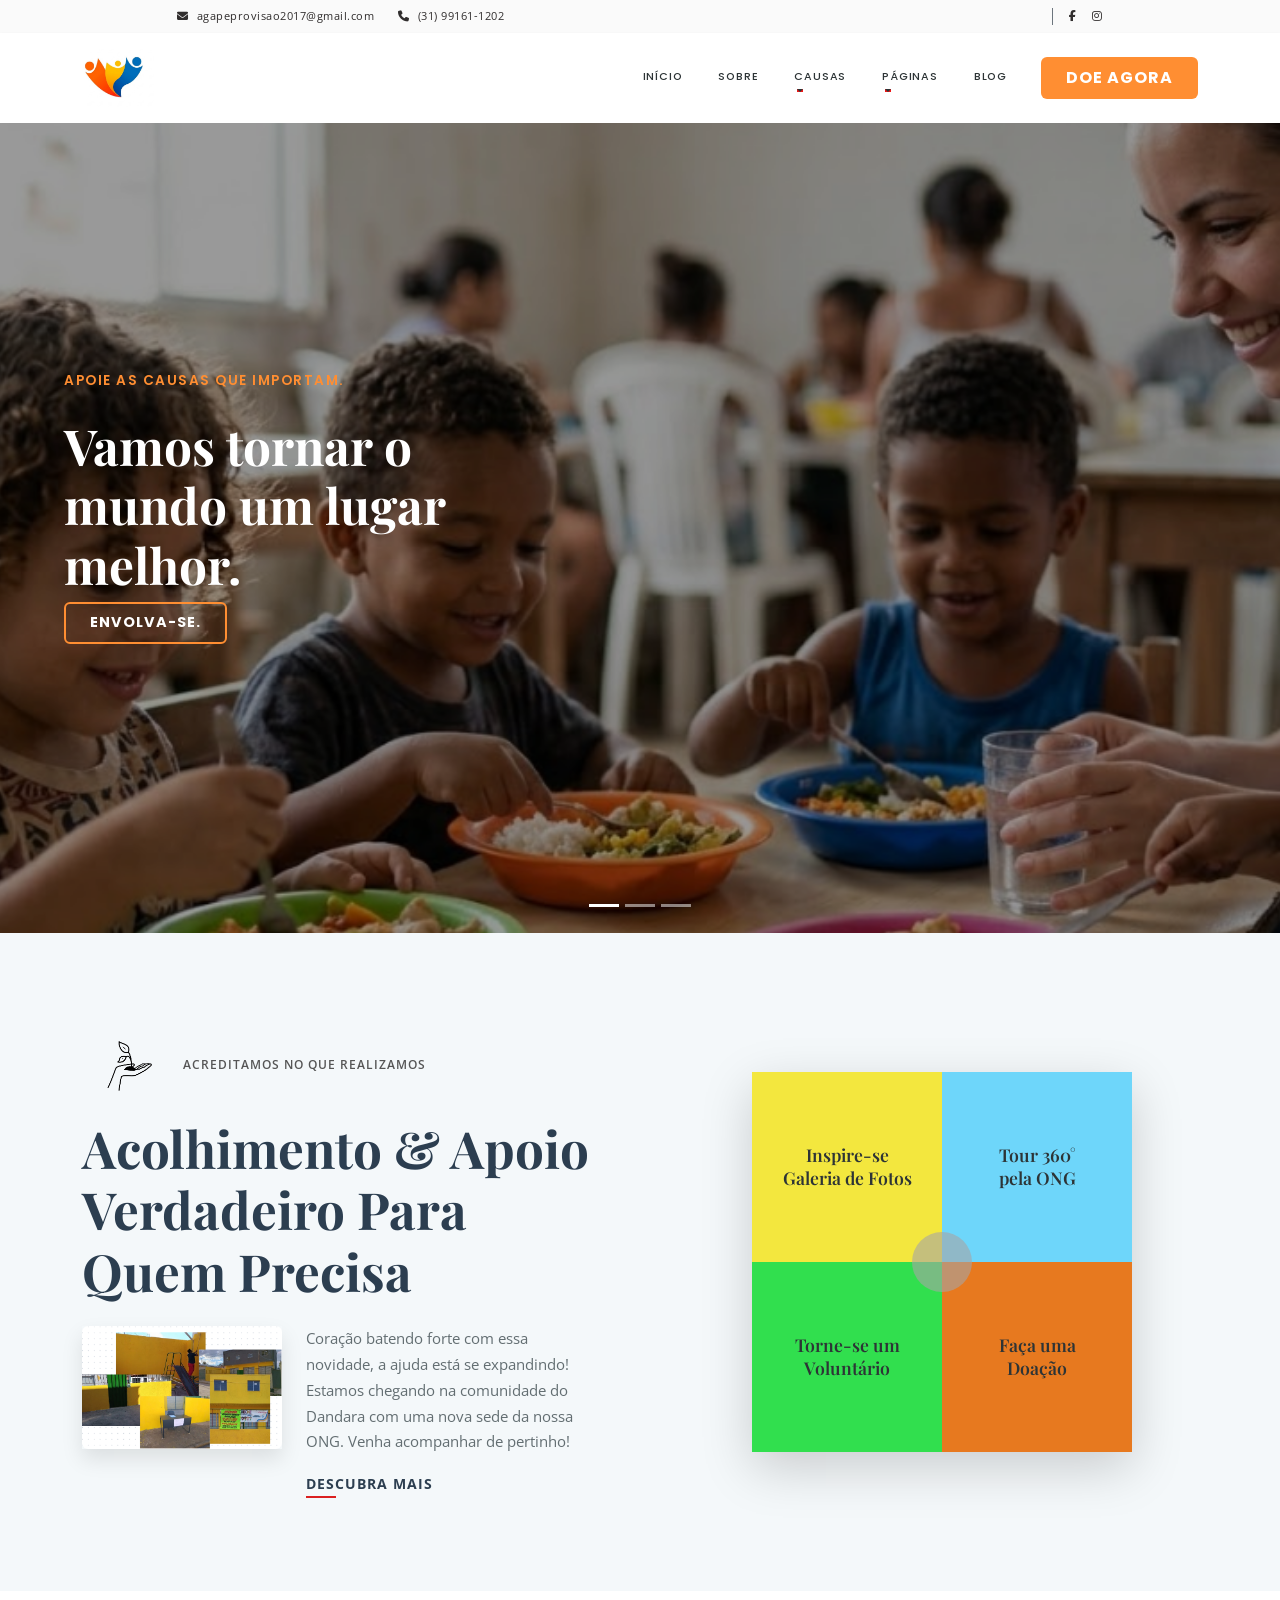
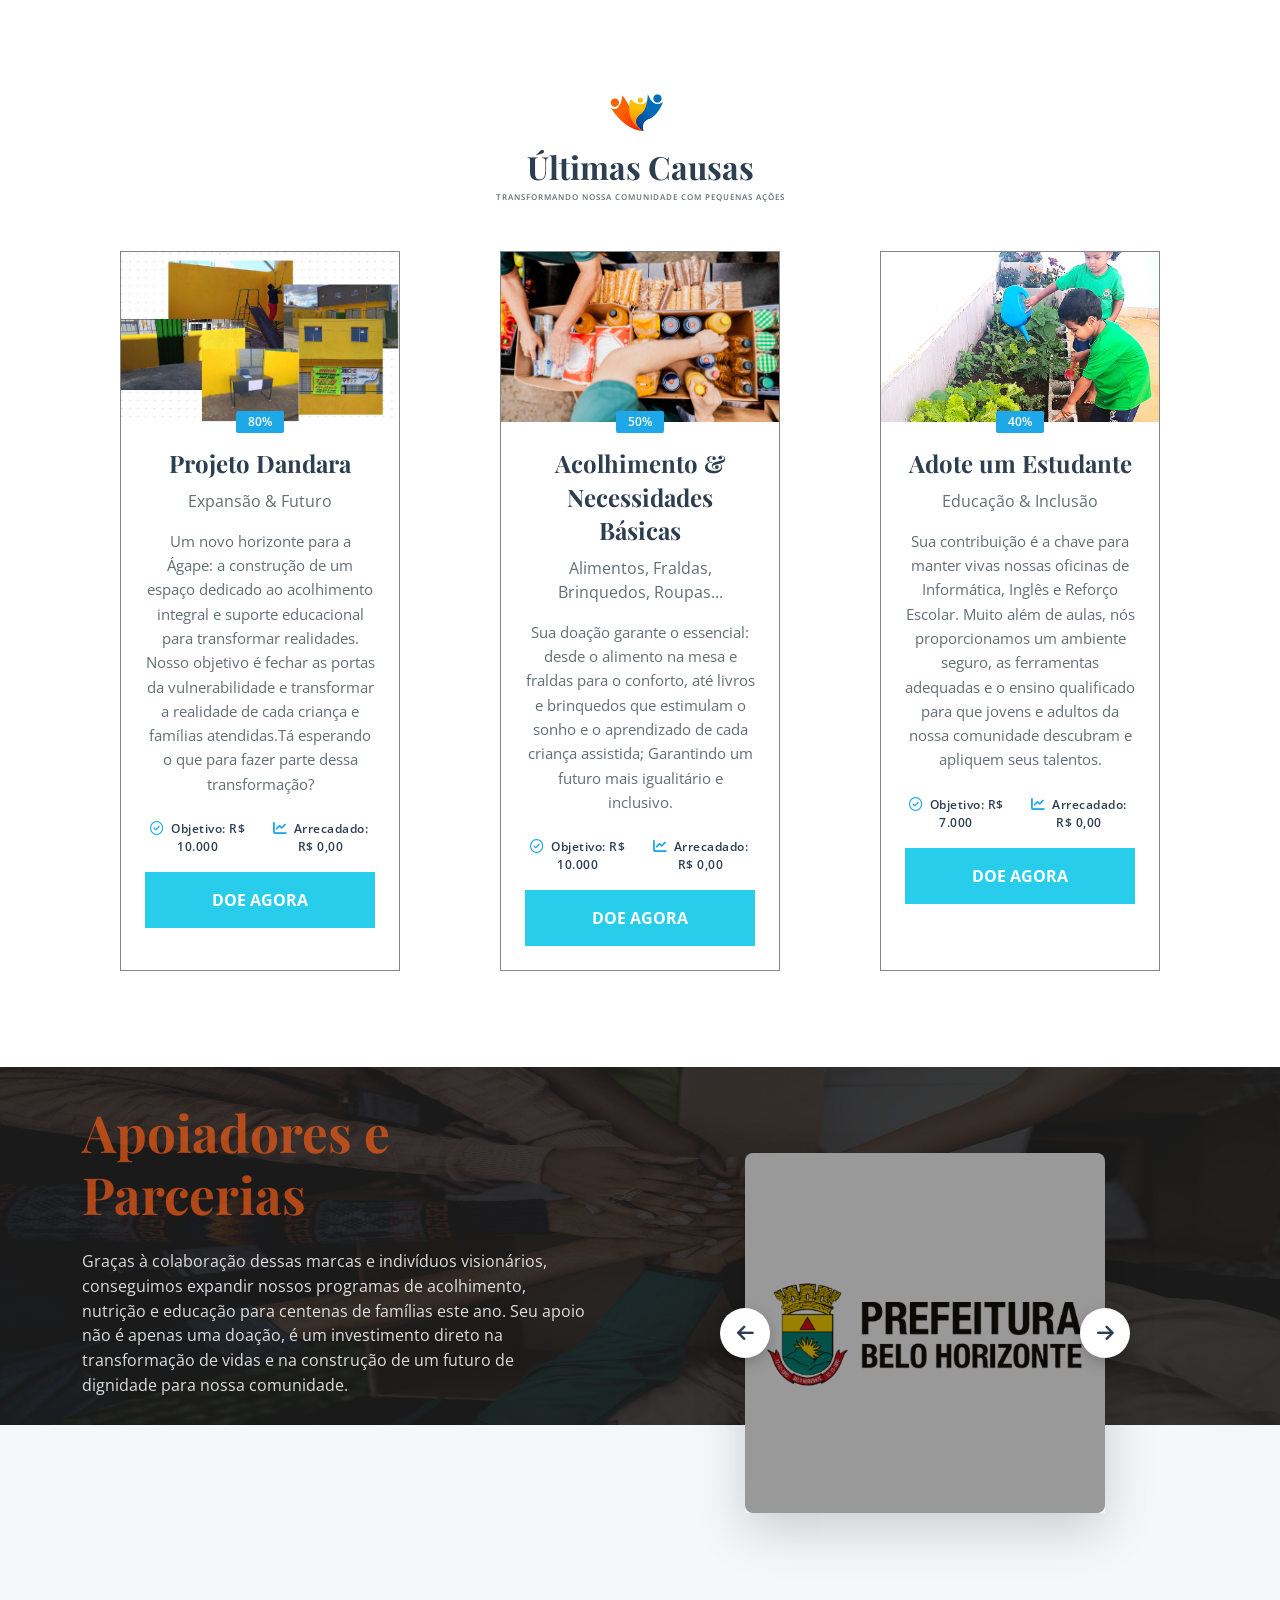
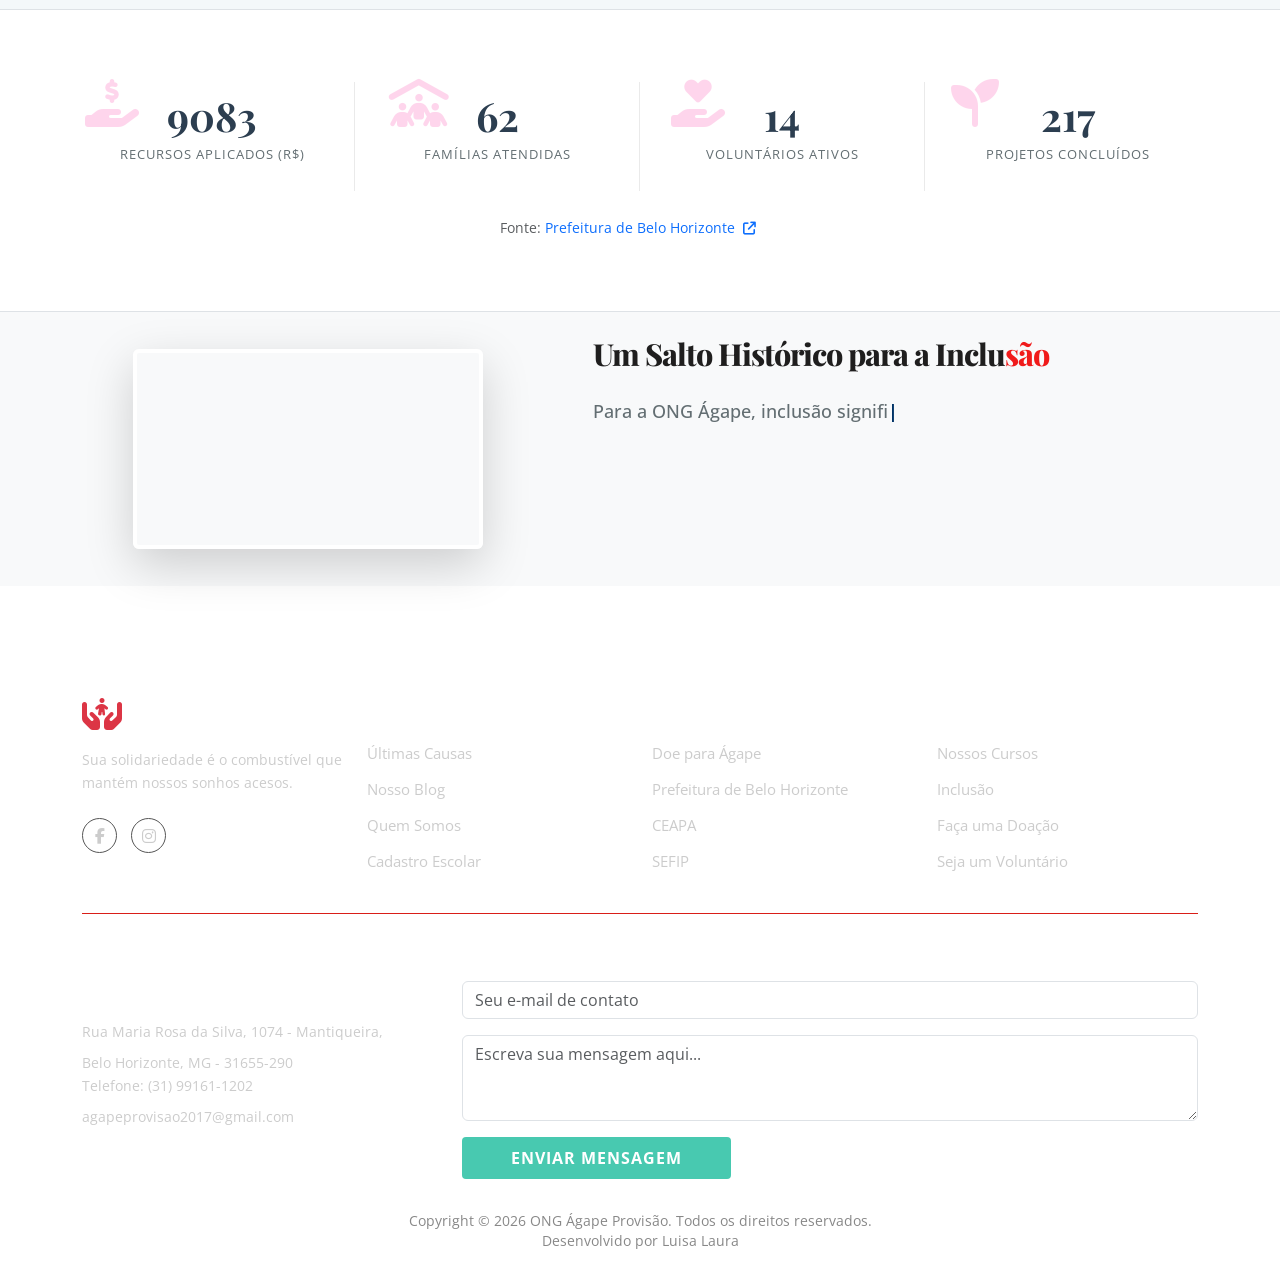
==== commit 8a0e0873: "Finalização do projeto da ONG, ajustes de layout e inclusão do README com capa" ====
--- a/index.html
+++ b/index.html
@@ -248,7 +248,7 @@
 
 <!-- SEÇÃO DE CAUSAS EM DESTAQUE -->
 
-<section class="secao-causas py-5">
+<section id="ultimas-causas" class="py-5">
         <div class="container py-5">
             
             <div class="text-center mb-5">
@@ -263,66 +263,100 @@
                 
                 <div class="col-lg-4 col-md-6">
                     <div class="card-causa h-100 d-flex flex-column">
+                        
                         <div class="imagem-causa-wrapper">
-                            <img src="assets/img-Inicio/expansaodandara.png">
+                            <img src="assets/img-Inicio/expansaodandara.png" alt="Expansão Dandara" class="img-fluid w-100">
                             <div class="badge-porcentagem">80%</div>
                         </div>
+                        
                         <div class="corpo-causa flex-grow-1 text-center p-4">
                             <h3 class="titulo-causa"><a href="#">Projeto Dandara</a></h3>
                             <p class="categoria-causa">Expansão & Futuro</p>
-                            <p class="texto-causa">Um novo horizonte para a Ágape: a construção de um espaço dedicado ao acolhimento integral e suporte educacional para transformar realidades.</p>
+                            <p class="texto-causa">Um novo horizonte para a Ágape: a construção de um espaço dedicado ao acolhimento integral e suporte educacional para transformar realidades. Nosso objetivo é fechar as portas da vulnerabilidade e transformar a realidade de cada criança e famílias atendidas.Tá esperando o que para fazer parte dessa transformação?</p>
                             
                             <div class="stats-causa d-flex justify-content-center gap-3 mt-4 mb-3">
-                                <span><i class="fa-regular fa-circle-check"></i> Objetivo Inicial: R$10.000</span>
-                                <span><i class="fa-solid fa-chart-line"></i> Arrecadado: R$00.000</span>
-                            </div>
-                        </div>
-                        <a href="#" class="btn btn-doar-card w-100 text-uppercase fw-bold py-3">Doe Agora</a>
-                    </div>
-                </div>
-
+                                <span><i class="fa-regular fa-circle-check"></i> Objetivo: R$ 10.000</span>
+                                <span><i class="fa-solid fa-chart-line"></i> Arrecadado: R$ 0,00</span>
+                            </div>
+                            
+                            <div class="d-flex flex-column align-items-center mt-3">
+                                <button onclick="copiarPix('mensagem-pix-dandara')" class="btn btn-doar-card w-100 text-uppercase fw-bold py-3 border-0">
+                                    Doe Agora
+                                </button>
+                                
+                                <div id="mensagem-pix-dandara" style="display: none; color: #0f0f0f; font-size: 0.85rem; margin-top: 8px; font-weight: bold; text-align: center;">
+                                    CNPJ Copiado! Vá em 'Pagar com PIX' no seu banco.
+                                </div>
+                            </div>
+                        </div> 
+                    </div> 
+                </div> 
+            
+            
                 <div class="col-lg-4 col-md-6">
                     <div class="card-causa h-100 d-flex flex-column">
+                        
                         <div class="imagem-causa-wrapper">
                             <img src="assets/img-Inicio/mantimentos.png" alt="Alimentar Crianças" class="img-fluid w-100">
                             <div class="badge-porcentagem">50%</div>
                         </div>
+                        
                         <div class="corpo-causa flex-grow-1 text-center p-4">
                             <h3 class="titulo-causa"><a href="#">Acolhimento & Necessidades Básicas</a></h3>
-                            <p class="categoria-causa">Alimentos, Fraudas, Brinquedos, Roupas, Livros...</p>
-                            <p class="texto-causa"> Sua doação garante o essencial: desde o alimento na mesa e fraldas para o conforto, até livros e brinquedos que estimulam o sonho e o aprendizado de cada criança assistida. </p>
+                            <p class="categoria-causa">Alimentos, Fraldas, Brinquedos, Roupas...</p>
+                            <p class="texto-causa">Sua doação garante o essencial: desde o alimento na mesa e fraldas para o conforto, até livros e brinquedos que estimulam o sonho e o aprendizado de cada criança assistida; Garantindo um futuro mais igualitário e inclusivo.</p>
                             
                             <div class="stats-causa d-flex justify-content-center gap-3 mt-4 mb-3">
-                                <span><i class="fa-regular fa-circle-check"></i> Objetivo: $10.000</span>
-                                <span><i class="fa-solid fa-chart-line"></i> Arrecadado: R$0.000</span>
-                            </div>
-                        </div>
-                        <a href="#" class="btn btn-doar-card w-100 text-uppercase fw-bold py-3">Doe Agora</a>
-                    </div>
-                </div>
-
+                                <span><i class="fa-regular fa-circle-check"></i> Objetivo: R$ 10.000</span>
+                                <span><i class="fa-solid fa-chart-line"></i> Arrecadado: R$ 0,00</span>
+                            </div>
+                            
+                            <div class="d-flex flex-column align-items-center mt-3">
+                                <button onclick="copiarPix('mensagem-pix-acolhimento')" class="btn btn-doar-card w-100 text-uppercase fw-bold py-3 border-0">
+                                    Doe Agora
+                                </button>
+                                
+                                <div id="mensagem-pix-acolhimento" style="display: none; color: #0a0a0a; font-size: 0.85rem; margin-top: 8px; font-weight: bold; text-align: center;">
+                                    CNPJ Copiado! Vá em 'Pagar com PIX' no seu banco.
+                                </div>
+                            </div>
+                        </div>
+                    </div>
+                </div>
+            
+            
                 <div class="col-lg-4 col-md-6">
                     <div class="card-causa h-100 d-flex flex-column">
+                        
                         <div class="imagem-causa-wrapper">
                             <img src="assets/img-Inicio/adoteUmEstudanteOng1.jpeg" alt="Educação para Pessoas" class="img-fluid w-100">
                             <div class="badge-porcentagem">40%</div>
                         </div>
+                        
                         <div class="corpo-causa flex-grow-1 text-center p-4">
                             <h3 class="titulo-causa"><a href="#">Adote um Estudante</a></h3>
-                            <p class="categoria-causa">Educação</p>
-                            <p class="texto-causa">Sua contribuição mantém nossas oficinas de Informática, Inglês e Reforço Escolar. Proporcionamos as ferramentas e o ensino necessários para que jovens e adultos da nossa comunidade conquistem novas oportunidades no mercado de trabalho.</p>
+                            <p class="categoria-causa">Educação & Inclusão</p>
+                            <p class="texto-causa">Sua contribuição é a chave para manter vivas nossas oficinas de Informática, Inglês e Reforço Escolar. Muito além de aulas, nós proporcionamos um ambiente seguro, as ferramentas adequadas e o ensino qualificado para que jovens e adultos da nossa comunidade descubram e apliquem seus talentos.</p>
                             
                             <div class="stats-causa d-flex justify-content-center gap-3 mt-4 mb-3">
                                 <span><i class="fa-regular fa-circle-check"></i> Objetivo: R$ 7.000</span>
-                                <span><i class="fa-solid fa-chart-line"></i> Arrecadado: $0.000</span>
-                            </div>
-                        </div>
-                        <a href="#" class="btn btn-doar-card w-100 text-uppercase fw-bold py-3">Doe Agora</a>
-                    </div>
-                </div>
-
-            </div>
-        </div>
+                                <span><i class="fa-solid fa-chart-line"></i> Arrecadado: R$ 0,00</span>
+                            </div>
+                            
+                            <div class="d-flex flex-column align-items-center mt-3">
+                                <button onclick="copiarPix('mensagem-pix-estudante')" class="btn btn-doar-card w-100 text-uppercase fw-bold py-3 border-0">
+                                    Doe Agora
+                                </button>
+                                
+                                <div id="mensagem-pix-estudante" style="display: none; color: #0d0e0d; font-size: 0.85rem; margin-top: 8px; font-weight: bold; text-align: center;">
+                                    CNPJ Copiado! Vá em 'Pagar com PIX' no seu banco.
+                                </div>
+                            </div>
+                        </div>
+                    </div>
+                </div>
+            
+            </div>
     </section>
 
     <!-- SEÇÃO DE PARCEIROS E APOIADORES -->
@@ -392,7 +426,7 @@
                 <div class="col-6 col-md-3 mb-4 mb-md-0 border-end-md">
                     <div class="contador-item">
                         <div class="icone-contador"><i class="fa-solid fa-hand-holding-dollar"></i></div>
-                        <h3 class="numero-contador" data-target="98520">0</h3>
+                        <h3 class="numero-contador" data-target="58520">0</h3>
                         <p class="legenda-contador">Recursos Aplicados (R$)</p>
                     </div>
                 </div>
@@ -408,7 +442,7 @@
                 <div class="col-6 col-md-3 mb-4 mb-md-0 border-end-md">
                     <div class="contador-item">
                         <div class="icone-contador"><i class="fa-solid fa-hand-holding-heart"></i></div>
-                        <h3 class="numero-contador" data-target="84">0</h3>
+                        <h3 class="numero-contador" data-target="14">0</h3>
                         <p class="legenda-contador">Voluntários Ativos</p>
                     </div>
                 </div>
@@ -431,6 +465,29 @@
             </div>
         </div>
 
+            </div>
+        </div>
+    </section>
+
+    <section id="bloco-inclusao" class="py-4 bg-light">
+        <div class="container">
+            <div class="row align-items-center justify-content-center">
+                
+                <div class="col-lg-5 mb-4 mb-lg-0 text-center">
+                    
+                    <div class="ratio ratio-16x9 shadow-lg rounded overflow-hidden mx-auto" style="border: 4px solid #fff; max-width: 350px;">
+                        <video src="assets/img-Inicio/videoInclusao.mp4" autoplay loop muted playsinline style="object-fit: cover; object-position: center 29%; width: 100%; height: 100%; display: block;"></video>
+                    </div>
+                    
+                </div>
+    
+                <div class="col-lg-7 ps-lg-5 mt-3 mt-lg-0">
+                    <h2 class="titulo-documentos mb-4">Um Salto Histórico para a Inclu<span style="color: #f01a1a;">são</span></h2>
+                    <div class="caixa-maquina-escrever">
+                        <p id="texto-inclusao-ceapa" class="texto-causa fw-medium" style="min-height: 150px; font-size: 1.1rem; line-height: 1.8;"></p>
+                    </div>
+                </div>
+    
             </div>
         </div>
     </section>
@@ -475,6 +532,28 @@
         });
     </script>
 
+<script>
+    // === EFEITO MÁQUINA DE ESCREVER ===
+    document.addEventListener("DOMContentLoaded", function() {
+        // O texto impactante sobre a Ágape e a CEAPA
+        const mensagemInclusao = "Para a ONG Ágape, inclusão significa ação transformadora. A chegada da parceria com a CEAPA eleva o nosso trabalho a um novo patamar de excelência. Estamos unindo forças para garantir que a nossa creche ofereça um ambiente seguro e especializado, preparado para acolher as necessidades e os talentos de cada criança. Mais do que cuidar, nossa missão é integrar, educar e provar que, juntos, construímos um futuro sem barreiras. Tá esperando o que para fazer parte dessa transformação? Junte-se a nós nessa jornada de inclusão e amor incondicional.";
+        
+        const elementoTexto = document.getElementById("texto-inclusao-ceapa");
+        let contadorLetras = 0;
+
+        function digitarTexto() {
+            if (contadorLetras < mensagemInclusao.length) {
+                elementoTexto.innerHTML += mensagemInclusao.charAt(contadorLetras);
+                contadorLetras++;
+                setTimeout(digitarTexto, 35); // 35 é a velocidade. Diminua para ficar mais rápido, aumente para mais lento.
+            }
+        }
+
+        // Dá um pequeno atraso de meio segundo antes de começar a digitar para dar tempo da pessoa rolar a tela
+        setTimeout(digitarTexto, 500);
+    });
+</script>
+
 
  <footer class="rodape-agape">
         <div class="container">
@@ -498,23 +577,22 @@
                 <div class="col-lg-3 col-md-6 mb-4 mb-lg-0">
                     <h4 class="rodape-titulo">Sobre Nós</h4>
                     <ul class="rodape-links list-unstyled">
-                        <li><a href="#">Próximos Eventos</a></li>
-                        <li><a href="#">Últimas Causas</a></li>
-                        <li><a href="#">Nosso Blog</a></li>
-                        <li><a href="#">Fale Conosco</a></li>
-                        <li><a href="#">Quem Somos</a></li>
-                        <li><a href="#">Conecte-se</a></li>
+                        
+                        <li><a href="#ultimas-causas">Últimas Causas</a></li>
+                        <li><a href="blog_agape.html" target="_blank"> Nosso Blog</a></li>
+                        <li><a href="sobre.html" target="_blank">Quem Somos</a></li>
+                        <li><a href="cadastro-escolar.html" target="_blank">Cadastro Escolar</a></li>
                     </ul>
                 </div>
 
                 <div class="col-lg-3 col-md-6 mb-4 mb-lg-0">
                     <h4 class="rodape-titulo">Nossos Parceiros</h4>
                     <ul class="rodape-links list-unstyled">
-                        <li><a href="#">Doe para Ágape</a></li>
-                        <li><a href="#">Salve nossa Terra</a></li>
-                        <li><a href="#">Falta de Água</a></li>
-                        <li><a href="#">Recicle Melhor</a></li>
-                        <li><a href="#">Plante Árvores</a></li>
+                        <li><a href="doacao.html" target="_blank">Doe para Ágape</a></li>
+                        <li><a href="https://prefeitura.pbh.gov.br/" target="_blank">Prefeitura de Belo Horizonte</a></li>
+                        <li><a href="https://www.seguranca.mg.gov.br/index.php/prevencao/programas/central-de-acompanhamento-de-alternativas-ceapa" target="_blank">CEAPA</a></li>
+                        <li><a href="https://www.caixa.gov.br/empresa/fgts-empresas/SEFIP-GRF/Paginas/default.aspx" target="_blank">SEFIP</a></li>
+                        
                     </ul>
                 </div>
 
@@ -522,11 +600,11 @@
                     <h4 class="rodape-titulo">Explore</h4>
                     <ul class="rodape-links list-unstyled">
                        
-                        <li><a href="#">Nossos Programas</a></li>
-                        <li><a href="#">Crise Alimentar</a></li>
-                        <li><a href="#">Faça uma Doação</a></li>
-                        <li><a href="#">Imprensa</a></li>
-                        <li><a href="#">Programas Globais</a></li>
+                        <li><a href="cursos.html" target="_blank">Nossos Cursos</a></li>
+                        <li><a href="blog_agape.html#inclusao" target="_blank">Inclusão</a></li>
+                        <li><a href="doacao.html" target="_blank">Faça uma Doação</a></li>
+                        <li><a href="voluntarios.html" target="_blank">Seja um Voluntário</a></li>
+                       
                     </ul>
                 </div>
             </div>
@@ -546,10 +624,27 @@
                 </div>
 
                 <div class="col-lg-8">
-                    <h4 class="rodape-titulo mb-3">Inscreva-se na nossa Newsletter</h4>
-                    <form class="d-flex flex-column flex-md-row rodape-newsletter">
-                        <input type="email" class="form-control me-md-3 mb-3 mb-md-0" placeholder="Digite seu E-mail" required>
-                        <button type="submit" class="btn btn-newsletter px-5">INSCREVER</button>
+                    <h4 class="rodape-titulo mb-3">Mande uma mensagem para nós</h4>
+                    
+                    <form action="https://formsubmit.co/agapeprovisao2017@gmail.com" method="POST">
+                        
+                        <div class="d-flex flex-column gap-3">
+                            
+                            <input type="email" name="email" class="form-control" placeholder="Seu e-mail de contato" required>
+                            
+                            <textarea name="mensagem" class="form-control" rows="3" placeholder="Escreva sua mensagem aqui..." required></textarea>
+                            
+                            <div>
+                                <button type="submit" class="btn btn-newsletter px-5 py-2 fw-bold">ENVIAR MENSAGEM</button>
+                            </div>
+                            
+                        </div>
+                
+                        <input type="hidden" name="_subject" value="Nova mensagem enviada pelo site da Ágape!">
+                        
+                        <input type="hidden" name="_captcha" value="false">
+                        
+                        <input type="hidden" name="_template" value="table">
                     </form>
                 </div>
             </div>
--- a/style.css
+++ b/style.css
@@ -508,7 +508,7 @@
     bottom: 0;
     left: 50%;
     transform: translate(-50%, 50%); /* O segredo para cortar a borda meio a meio */
-    background-color: #1fa8e7; /* Laranja corporativo */
+    background-color: #1fa8e7; 
     color: #ffffff;
     padding: 2px 12px;
     font-size: 0.75rem;
@@ -1414,4 +1414,28 @@
 .link-fonte-pequeno a:hover {
     color: #000 !important; /* Escurece um pouco ao interagir */
     opacity: 1;
+}
+
+/* Efeito do tracinho piscando da máquina de escrever */
+#texto-inclusao-ceapa::after {
+    content: '|';
+    animation: piscar-cursor 0.8s infinite;
+    color: #003366; /* Pode colocar a cor principal da Ágape aqui */
+    font-weight: bold;
+}
+
+@keyframes piscar-cursor {
+    0%, 100% { opacity: 1; }
+    50% { opacity: 0; }
+}
+
+/* Atualize sua classe CSS com estes atributos */
+.titulo-documentos {
+    font-family: 'Playfair Display', sans-serif; /* Certifique-se de que a Poppins está no seu <head> */
+    font-weight: 800; /* Extra Bold para dar impacto */
+    font-size: 1.9rem; /* Um tamanho grande e legível */
+    color: #1f1e1e; /* Azul escuro institucional */
+    letter-spacing: -1px; /* Deixa o título mais "apertado" e moderno */
+    margin-bottom: 1.5rem;
+    text-transform: none; /* Mantém letras maiúsculas e minúsculas naturais */
 }
